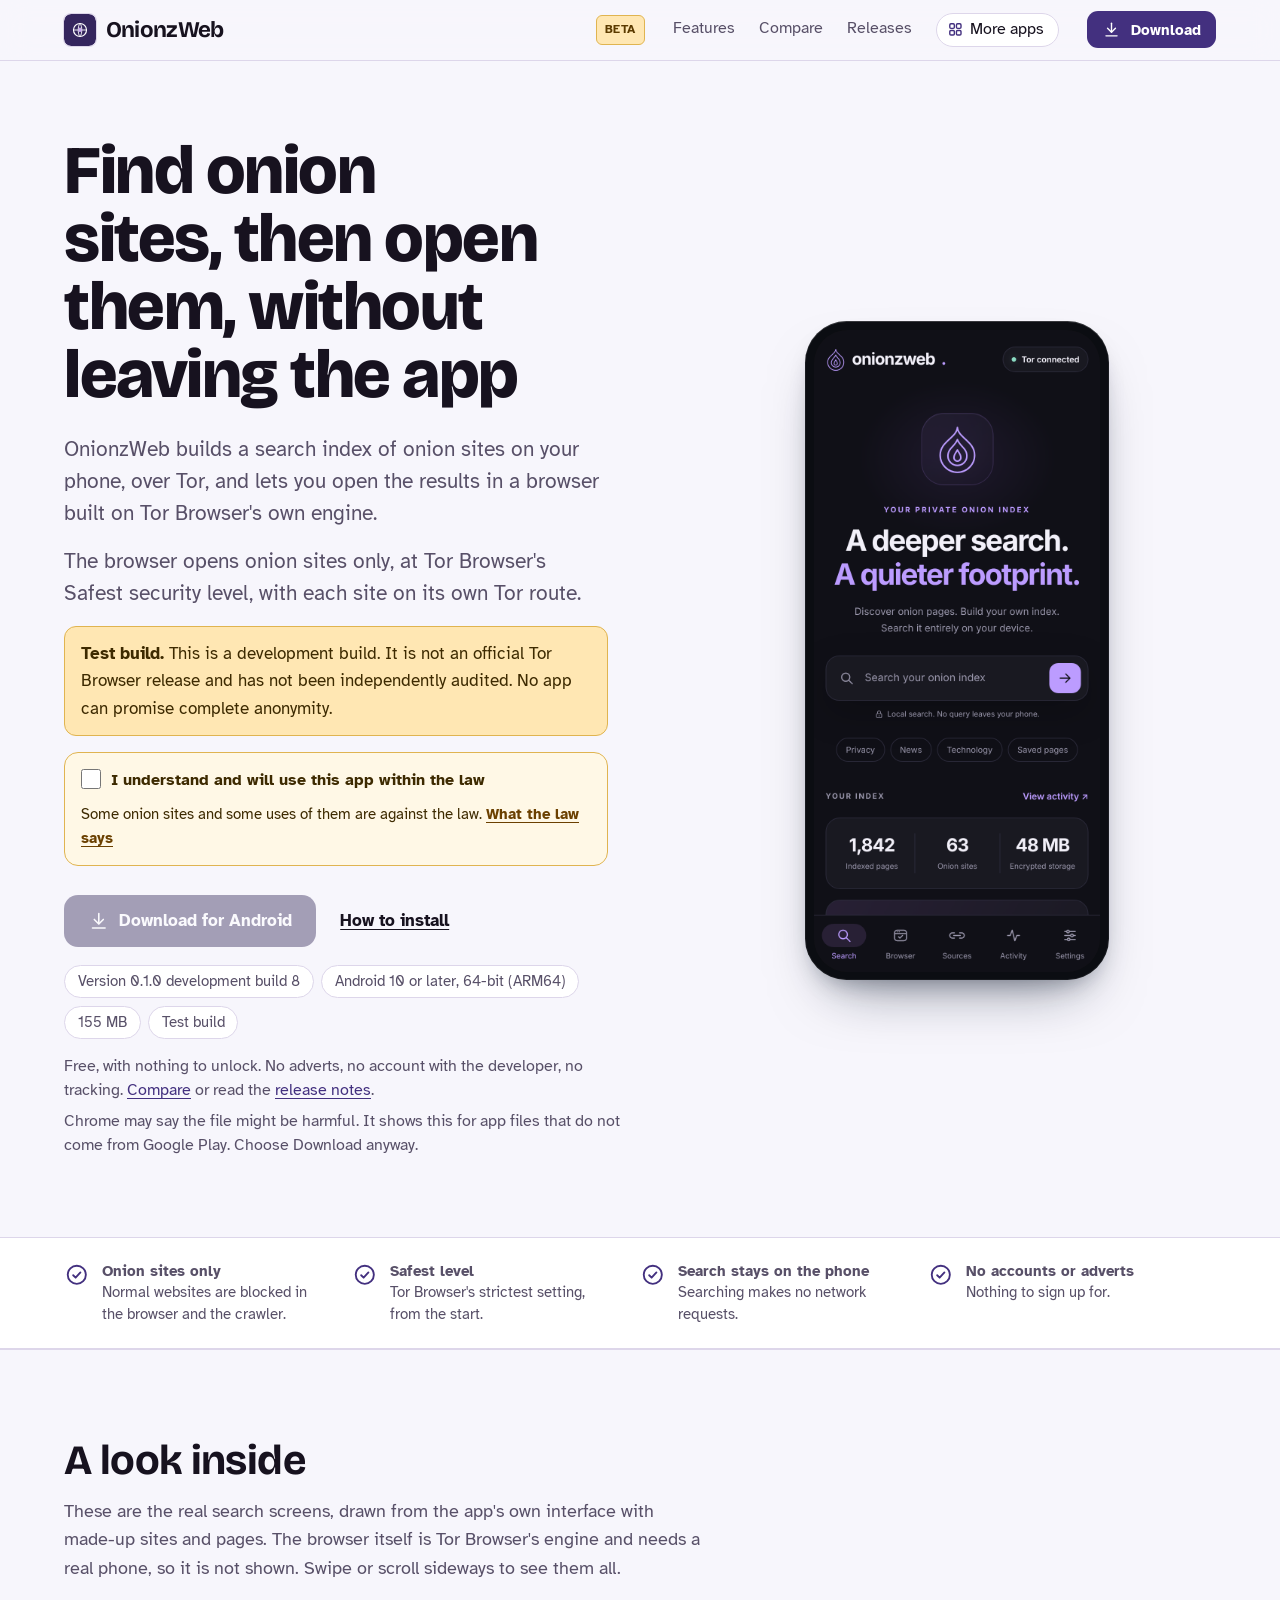
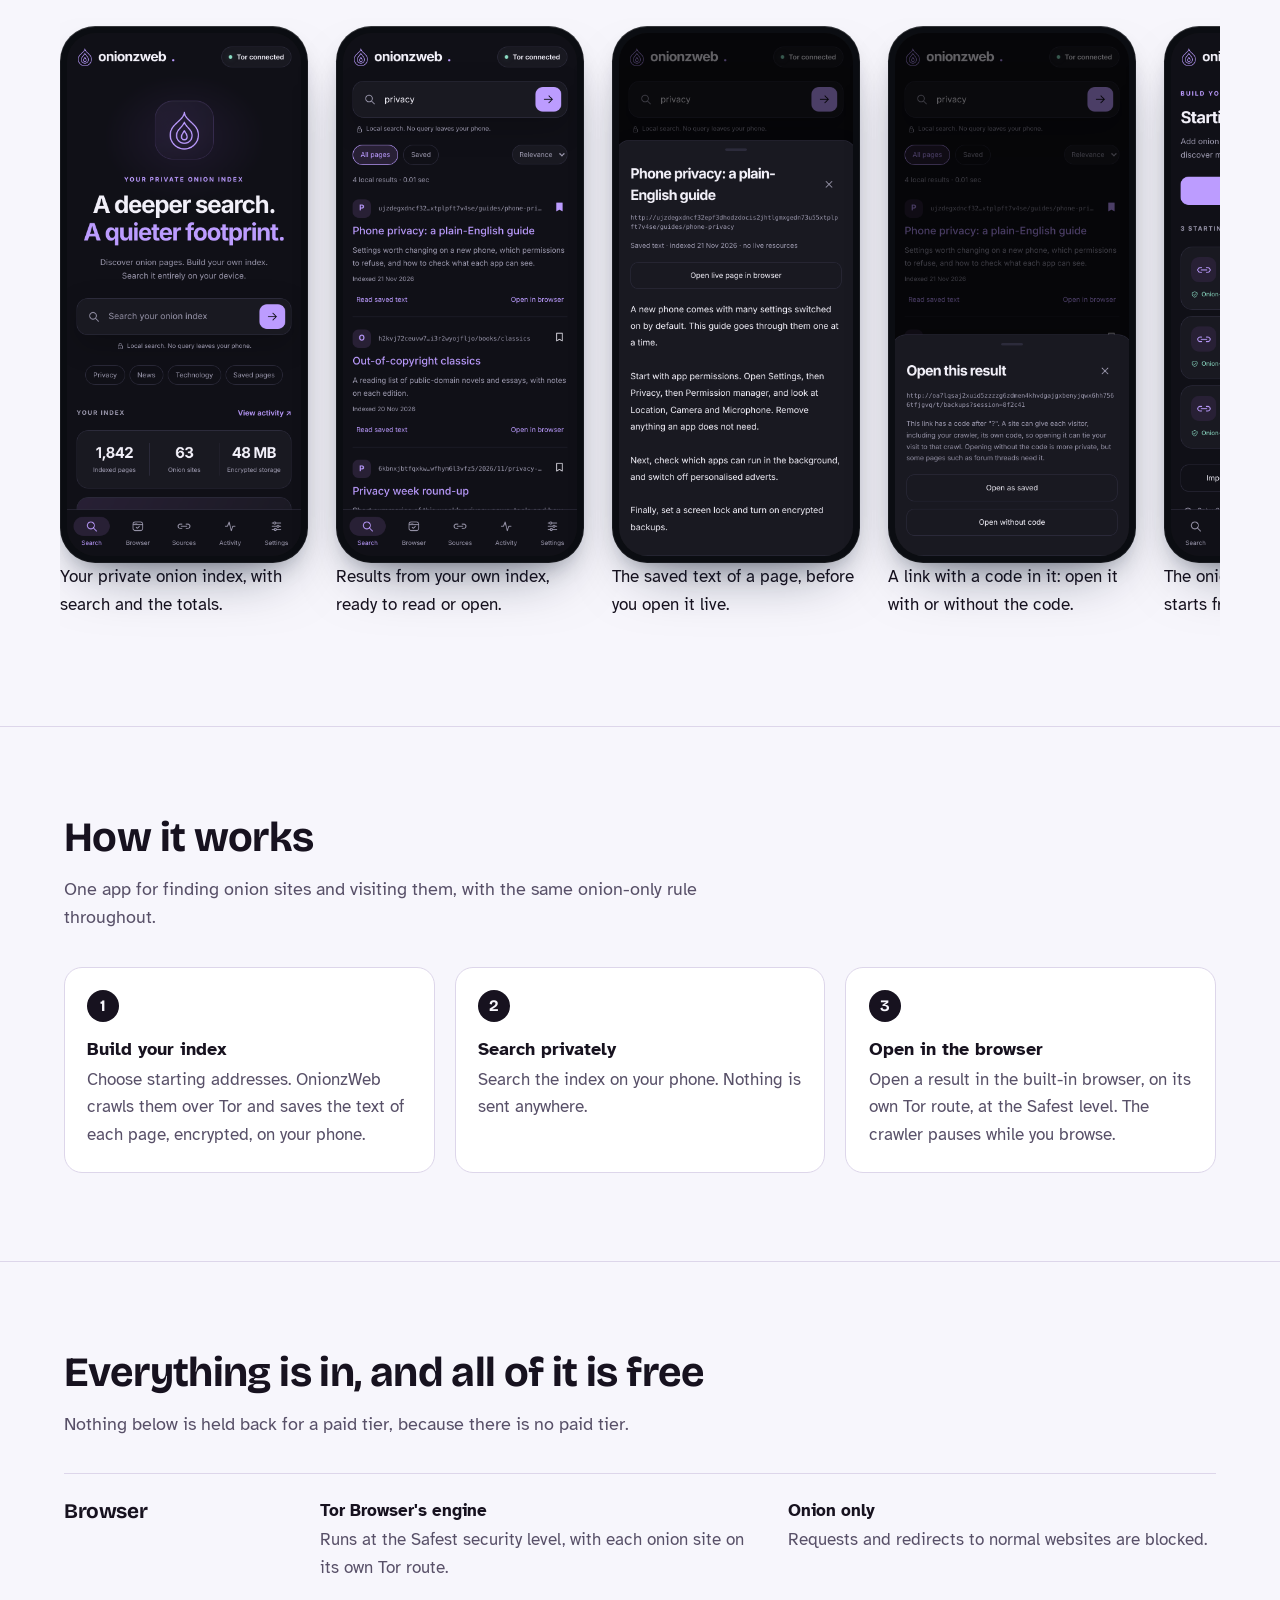
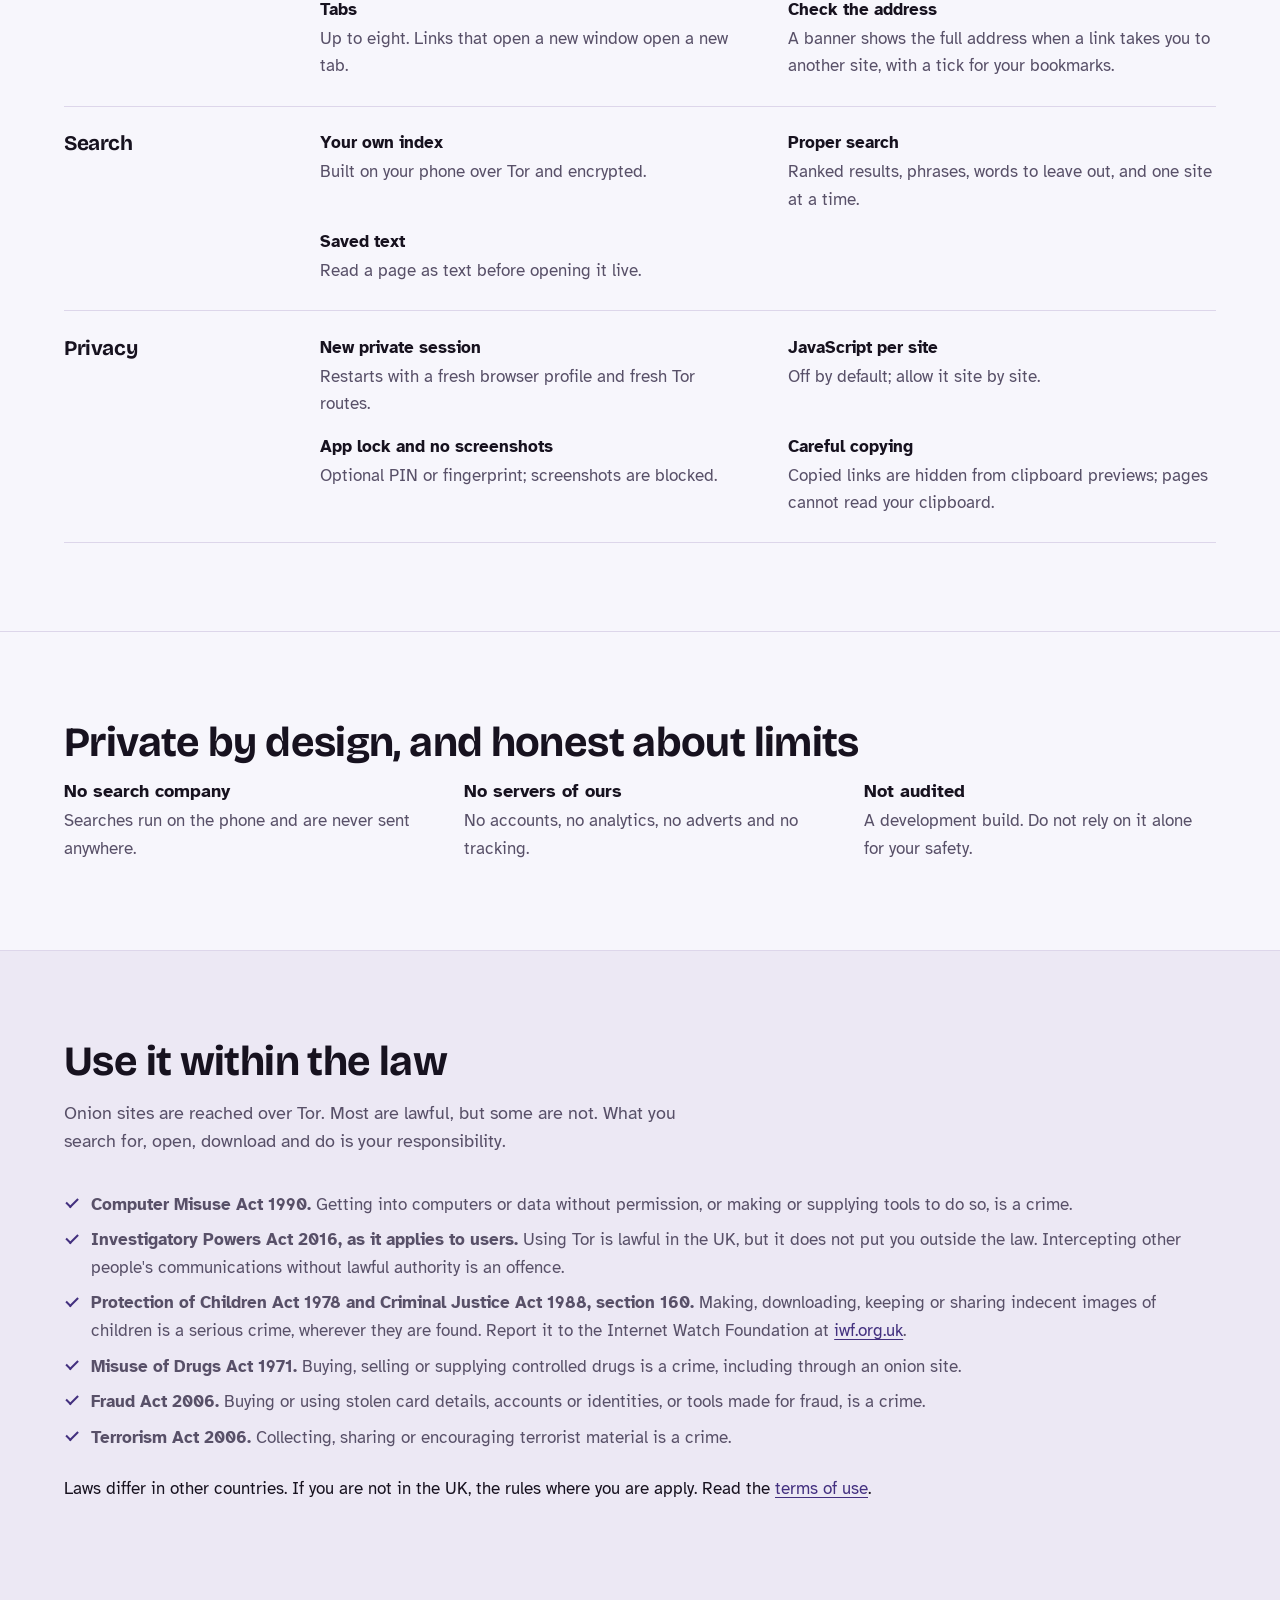
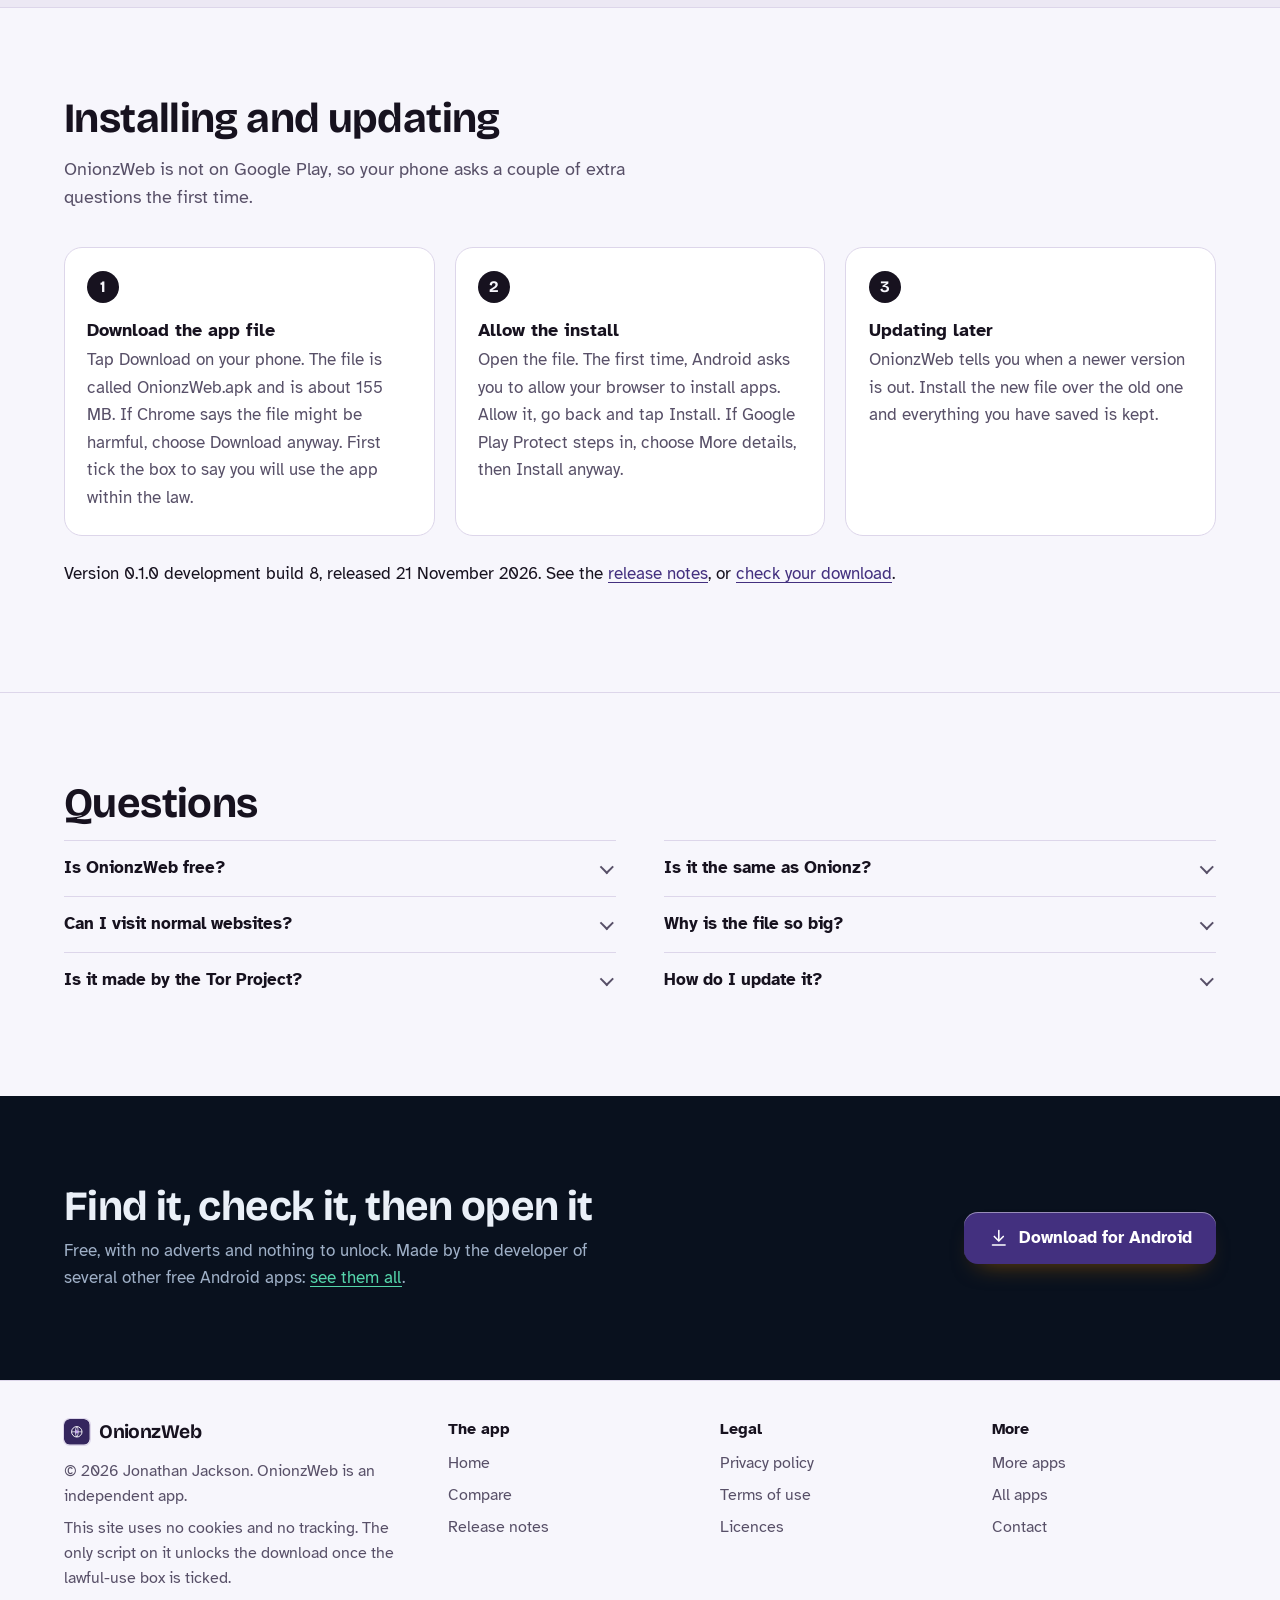
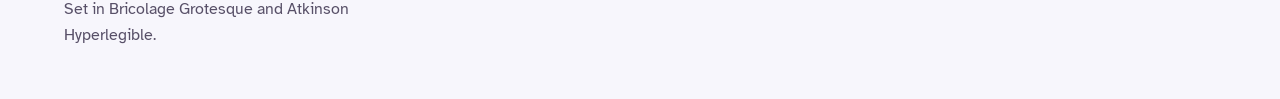
==== index.html @ 521ddbe4 "Add the website" ====
<!DOCTYPE html>
<html lang="en-GB">
<head>
<meta charset="utf-8">
<meta name="viewport" content="width=device-width, initial-scale=1">
<title>OnionzWeb: onion search and an onion-only browser in one app</title>
<meta name="description" content="OnionzWeb pairs a private onion search index, built on your phone over Tor, with an onion-only browser built on Tor Browser&#x27;s engine at its Safest level. A development build.">
<meta name="author" content="Jonathan Jackson">
<link rel="canonical" href="https://customgpter.github.io/onionzweb/">
<meta name="theme-color" content="#f7f6fc" media="(prefers-color-scheme: light)">
<meta name="theme-color" content="#0c0a15" media="(prefers-color-scheme: dark)">
<meta property="og:type" content="website">
<meta property="og:site_name" content="OnionzWeb">
<meta property="og:title" content="OnionzWeb: onion search and an onion-only browser in one app">
<meta property="og:description" content="OnionzWeb pairs a private onion search index, built on your phone over Tor, with an onion-only browser built on Tor Browser&#x27;s engine at its Safest level. A development build.">
<meta property="og:url" content="https://customgpter.github.io/onionzweb/">
<meta property="og:image" content="https://customgpter.github.io/onionzweb/assets/og.png">
<meta property="og:image:width" content="1200">
<meta property="og:image:height" content="630">
<meta property="og:image:alt" content="OnionzWeb&#x27;s home screen: a private onion index with search and the totals">
<meta property="og:locale" content="en_GB">
<meta name="twitter:card" content="summary_large_image">
<link rel="icon" href="./assets/favicon.svg" type="image/svg+xml">
<link rel="apple-touch-icon" href="./assets/apple-touch-icon.png">
<link rel="preload" href="./assets/fonts/bricolage-grotesque-latin.woff2" as="font" type="font/woff2" crossorigin>
<link rel="preload" href="./assets/fonts/atkinson-hyperlegible-latin-400-normal.woff2" as="font" type="font/woff2" crossorigin>
<link rel="stylesheet" href="./assets/site.css?v=1">
<link rel="stylesheet" href="./assets/house.css?v=1">
<link rel="stylesheet" href="./assets/apps-list.css?v=1">
<script src="./assets/apps-list.js?v=1" defer></script>
<script type="application/ld+json">{"@context":"https://schema.org","@type":"SoftwareApplication","name":"OnionzWeb","url":"https://customgpter.github.io/onionzweb/","description":"OnionzWeb pairs a private onion search index, built on your phone over Tor, with an onion-only browser built on Tor Browser's engine at its Safest level. A development build.","applicationCategory":"BrowserApplication","operatingSystem":"Android 10 or later, 64-bit (ARM64)","softwareVersion":"0.1.0 development build 8","downloadUrl":"https://github.com/CustomGPTer/onionzweb/releases/download/v0.1.0-dev8/OnionzWeb.apk","releaseNotes":"https://customgpter.github.io/onionzweb/releases.html","offers":{"@type":"Offer","price":"0","priceCurrency":"GBP"},"inLanguage":"en-GB","image":"https://customgpter.github.io/onionzweb/assets/og.png","featureList":["Tor Browser's engine","Onion only","Tabs","Check the address","Your own index","Proper search","Saved text","New private session","JavaScript per site","App lock and no screenshots","Careful copying"],"author":{"@type":"Person","name":"Jonathan Jackson"}}</script>
<script type="application/ld+json">{"@context":"https://schema.org","@type":"FAQPage","mainEntity":[{"@type":"Question","name":"Is OnionzWeb free?","acceptedAnswer":{"@type":"Answer","text":"Yes. There is no paid version, no subscription and no adverts."}},{"@type":"Question","name":"Is it the same as Onionz?","acceptedAnswer":{"@type":"Answer","text":"No. It is a separate app with its own index, and it does not touch Onionz. It adds a built-in browser."}},{"@type":"Question","name":"Can I visit normal websites?","acceptedAnswer":{"@type":"Answer","text":"No. OnionzWeb opens onion sites only. Use the official Tor Browser for the wider web."}},{"@type":"Question","name":"Why is the file so big?","acceptedAnswer":{"@type":"Answer","text":"It carries Tor Browser's engine inside it. It needs a 64-bit (ARM64) phone with Android 10 or later."}},{"@type":"Question","name":"Is it made by the Tor Project?","acceptedAnswer":{"@type":"Answer","text":"No. It uses Tor and Tor Browser's engine, but it is not made by or affiliated with the Tor Project."}},{"@type":"Question","name":"How do I update it?","acceptedAnswer":{"@type":"Answer","text":"Install the new version over the one you have. Do not uninstall or clear its data, or the index is lost."}}]}</script>
</head>
<body>
<a class="skip" href="#main">Skip to content</a>
<header class="masthead">
<div class="wrap">
<a class="brand" href="./" aria-label="OnionzWeb home"><svg viewBox="0 0 108 108" aria-hidden="true"><rect width="108" height="108" rx="24" fill="#35265e"/><circle cx="54" cy="54" r="22" fill="none" stroke="#fff" stroke-width="4"/><path d="M32 54h44M54 32c-8 8-8 36 0 44M54 32c8 8 8 36 0 44" fill="none" stroke="#fff" stroke-width="3"/><path d="M54 44c-1.5 4-6 6-6 11a6 6 0 0 0 12 0c0-5-4.5-7-6-11z" fill="#c9a7f2"/></svg><span>OnionzWeb</span></a><span class="beta-tag">Beta</span>
<nav aria-label="Main"><ul><li><a href="./#features">Features</a></li><li><a href="./compare.html">Compare</a></li><li><a href="./releases.html">Releases</a></li><li><a class="more-apps" href="./more-apps.html"><svg class="ico" viewBox="0 0 24 24" aria-hidden="true"><rect x="4" y="4" width="6.5" height="6.5" rx="1.6"/><rect x="13.5" y="4" width="6.5" height="6.5" rx="1.6"/><rect x="4" y="13.5" width="6.5" height="6.5" rx="1.6"/><rect x="13.5" y="13.5" width="6.5" height="6.5" rx="1.6"/></svg>More apps</a></li></ul></nav>
<a class="button small" href="./#download"><svg class="ico" viewBox="0 0 24 24" aria-hidden="true"><path d="M12 4v11"/><path d="M7 10.5l5 5 5-5"/><path d="M5 20h14"/></svg>Download</a>
</div>
</header>
<main id="main">
<div class="hero">
<div class="wrap hero-grid">
<div class="hero-copy">
<h1>Find onion sites, then open them, without leaving the app</h1>
<p class="lede">OnionzWeb builds a search index of onion sites on your phone, over Tor, and lets you open the results in a browser built on Tor Browser's own engine.</p><p class="lede">The browser opens onion sites only, at Tor Browser's Safest security level, with each site on its own Tor route.</p>
<p class="beta-note"><b>Test build.</b> This is a development build. It is not an official Tor Browser release and has not been independently audited. No app can promise complete anonymity.</p>
<div class="gate-scope"><div class="law-box" data-gate><label><input type="checkbox"> I understand and will use this app within the law</label><p>Some onion sites and some uses of them are against the law. <a href="terms.html#law">What the law says</a></p><noscript><p>Turn on JavaScript to tick the box and download.</p></noscript></div><p class="get" id="download"><a class="button" data-href="https://github.com/CustomGPTer/onionzweb/releases/download/v0.1.0-dev8/OnionzWeb.apk" aria-disabled="true" role="link" tabindex="-1"><svg class="ico" viewBox="0 0 24 24" aria-hidden="true"><path d="M12 4v11"/><path d="M7 10.5l5 5 5-5"/><path d="M5 20h14"/></svg>Download for Android</a><a class="aside" href="#install">How to install</a></p></div>
<ul class="pills"><li>Version 0.1.0 development build 8</li><li>Android 10 or later, 64-bit (ARM64)</li><li>155 MB</li><li>Test build</li></ul>
<p class="facts">Free, with nothing to unlock. No adverts, no account with the developer, no tracking. <a href="compare.html">Compare</a> or read the <a href="releases.html">release notes</a>.</p>
<p class="facts">Chrome may say the file might be harmful. It shows this for app files that do not come from Google Play. Choose Download anyway.</p>
</div>
<div class="hero-phone"><div class="phone"><img src="./assets/screens/home.png" alt="Your private onion index, with search and the totals." width="393" height="852" fetchpriority="high"></div></div>
</div>
</div>

<section class="promises" aria-label="In short">
<div class="wrap"><ul><li><svg class="ico" viewBox="0 0 24 24" aria-hidden="true"><circle cx="12" cy="12" r="8.5"/><path d="M8.6 12.4l2.3 2.3 4.5-4.9"/></svg><span><b>Onion sites only</b><span>Normal websites are blocked in the browser and the crawler.</span></span></li><li><svg class="ico" viewBox="0 0 24 24" aria-hidden="true"><circle cx="12" cy="12" r="8.5"/><path d="M8.6 12.4l2.3 2.3 4.5-4.9"/></svg><span><b>Safest level</b><span>Tor Browser&#x27;s strictest setting, from the start.</span></span></li><li><svg class="ico" viewBox="0 0 24 24" aria-hidden="true"><circle cx="12" cy="12" r="8.5"/><path d="M8.6 12.4l2.3 2.3 4.5-4.9"/></svg><span><b>Search stays on the phone</b><span>Searching makes no network requests.</span></span></li><li><svg class="ico" viewBox="0 0 24 24" aria-hidden="true"><circle cx="12" cy="12" r="8.5"/><path d="M8.6 12.4l2.3 2.3 4.5-4.9"/></svg><span><b>No accounts or adverts</b><span>Nothing to sign up for.</span></span></li></ul></div>
</section>

<section id="screens" aria-labelledby="screens-h">
<div class="wrap">
<h2 id="screens-h">A look inside</h2>
<p class="intro">These are the real search screens, drawn from the app&#x27;s own interface with made-up sites and pages. The browser itself is Tor Browser&#x27;s engine and needs a real phone, so it is not shown. Swipe or scroll sideways to see them all.</p>
<div class="gallery" tabindex="0" role="region" aria-label="Screens from OnionzWeb"><figure class="shot"><div class="phone"><img src="./assets/screens/home.png" alt="Your private onion index, with search and the totals." width="393" height="852" loading="eager" decoding="async"></div><figcaption>Your private onion index, with search and the totals.</figcaption></figure><figure class="shot"><div class="phone"><img src="./assets/screens/search.png" alt="Results from your own index, ready to read or open." width="393" height="852" loading="eager" decoding="async"></div><figcaption>Results from your own index, ready to read or open.</figcaption></figure><figure class="shot"><div class="phone"><img src="./assets/screens/reader.png" alt="The saved text of a page, before you open it live." width="393" height="852" loading="eager" decoding="async"></div><figcaption>The saved text of a page, before you open it live.</figcaption></figure><figure class="shot"><div class="phone"><img src="./assets/screens/link.png" alt="A link with a code in it: open it with or without the code." width="393" height="852" loading="eager" decoding="async"></div><figcaption>A link with a code in it: open it with or without the code.</figcaption></figure><figure class="shot"><div class="phone"><img src="./assets/screens/sources.png" alt="The onion addresses OnionzWeb starts from." width="393" height="852" loading="eager" decoding="async"></div><figcaption>The onion addresses OnionzWeb starts from.</figcaption></figure><figure class="shot"><div class="phone"><img src="./assets/screens/activity.png" alt="Crawling several sites at once, with pause and resume." width="393" height="852" loading="eager" decoding="async"></div><figcaption>Crawling several sites at once, with pause and resume.</figcaption></figure><figure class="shot"><div class="phone"><img src="./assets/screens/settings.png" alt="Limits for pages, storage and sites at once." width="393" height="852" loading="eager" decoding="async"></div><figcaption>Limits for pages, storage and sites at once.</figcaption></figure></div>
</div>
</section>

<section id="how" aria-labelledby="how-h">
<div class="wrap">
<h2 id="how-h">How it works</h2>
<p class="intro">One app for finding onion sites and visiting them, with the same onion-only rule throughout.</p>
<ol class="steps"><li><h3>Build your index</h3><p>Choose starting addresses. OnionzWeb crawls them over Tor and saves the text of each page, encrypted, on your phone.</p></li><li><h3>Search privately</h3><p>Search the index on your phone. Nothing is sent anywhere.</p></li><li><h3>Open in the browser</h3><p>Open a result in the built-in browser, on its own Tor route, at the Safest level. The crawler pauses while you browse.</p></li></ol>
</div>
</section>

<section id="features" aria-labelledby="features-h">
<div class="wrap">
<h2 id="features-h">Everything is in, and all of it is free</h2>
<p class="intro">Nothing below is held back for a paid tier, because there is no paid tier.</p>
<div class="groups"><div class="group"><h3>Browser</h3><dl><div><dt>Tor Browser&#x27;s engine</dt><dd>Runs at the Safest security level, with each onion site on its own Tor route.</dd></div><div><dt>Onion only</dt><dd>Requests and redirects to normal websites are blocked.</dd></div><div><dt>Tabs</dt><dd>Up to eight. Links that open a new window open a new tab.</dd></div><div><dt>Check the address</dt><dd>A banner shows the full address when a link takes you to another site, with a tick for your bookmarks.</dd></div></dl></div><div class="group"><h3>Search</h3><dl><div><dt>Your own index</dt><dd>Built on your phone over Tor and encrypted.</dd></div><div><dt>Proper search</dt><dd>Ranked results, phrases, words to leave out, and one site at a time.</dd></div><div><dt>Saved text</dt><dd>Read a page as text before opening it live.</dd></div></dl></div><div class="group"><h3>Privacy</h3><dl><div><dt>New private session</dt><dd>Restarts with a fresh browser profile and fresh Tor routes.</dd></div><div><dt>JavaScript per site</dt><dd>Off by default; allow it site by site.</dd></div><div><dt>App lock and no screenshots</dt><dd>Optional PIN or fingerprint; screenshots are blocked.</dd></div><div><dt>Careful copying</dt><dd>Copied links are hidden from clipboard previews; pages cannot read your clipboard.</dd></div></dl></div></div>
</div>
</section>

<section id="privacy" aria-labelledby="privacy-h">
<div class="wrap">
<h2 id="privacy-h">Private by design, and honest about limits</h2>
<ul class="plain"><li><h3>No search company</h3><p>Searches run on the phone and are never sent anywhere.</p></li><li><h3>No servers of ours</h3><p>No accounts, no analytics, no adverts and no tracking.</p></li><li><h3>Not audited</h3><p>A development build. Do not rely on it alone for your safety.</p></li></ul>
</div>
</section>

<section id="law" aria-labelledby="law-h" class="law-band">
<div class="wrap">
<h2 id="law-h">Use it within the law</h2>
<p class="intro">Onion sites are reached over Tor. Most are lawful, but some are not. What you search for, open, download and do is your responsibility.</p>
<ul class="ticks"><li><b>Computer Misuse Act 1990.</b> Getting into computers or data without permission, or making or supplying tools to do so, is a crime.</li><li><b>Investigatory Powers Act 2016, as it applies to users.</b> Using Tor is lawful in the UK, but it does not put you outside the law. Intercepting other people's communications without lawful authority is an offence.</li><li><b>Protection of Children Act 1978 and Criminal Justice Act 1988, section 160.</b> Making, downloading, keeping or sharing indecent images of children is a serious crime, wherever they are found. Report it to the Internet Watch Foundation at <a href="https://www.iwf.org.uk">iwf.org.uk</a>.</li><li><b>Misuse of Drugs Act 1971.</b> Buying, selling or supplying controlled drugs is a crime, including through an onion site.</li><li><b>Fraud Act 2006.</b> Buying or using stolen card details, accounts or identities, or tools made for fraud, is a crime.</li><li><b>Terrorism Act 2006.</b> Collecting, sharing or encouraging terrorist material is a crime.</li></ul>
<p class="after-table">Laws differ in other countries. If you are not in the UK, the rules where you are apply. Read the <a href="terms.html#law">terms of use</a>.</p>
</div>
</section>
<section id="install" aria-labelledby="install-h">
<div class="wrap">
<h2 id="install-h">Installing and updating</h2>
<p class="intro">OnionzWeb is not on Google Play, so your phone asks a couple of extra questions the first time.</p>
<ol class="steps"><li><h3>Download the app file</h3><p>Tap Download on your phone. The file is called OnionzWeb.apk and is about 155 MB. If Chrome says the file might be harmful, choose Download anyway. First tick the box to say you will use the app within the law.</p></li><li><h3>Allow the install</h3><p>Open the file. The first time, Android asks you to allow your browser to install apps. Allow it, go back and tap Install. If Google Play Protect steps in, choose More details, then Install anyway.</p></li><li><h3>Updating later</h3><p>OnionzWeb tells you when a newer version is out. Install the new file over the old one and everything you have saved is kept.</p></li></ol>
<p class="after-table">Version 0.1.0 development build 8, released 21 November 2026. See the <a href="releases.html">release notes</a>, or <a href="releases.html#checking">check your download</a>.</p>
</div>
</section>

<section id="questions" aria-labelledby="questions-h">
<div class="wrap">
<h2 id="questions-h">Questions</h2>
<div class="faq"><details><summary>Is OnionzWeb free?</summary><p>Yes. There is no paid version, no subscription and no adverts.</p></details><details><summary>Is it the same as Onionz?</summary><p>No. It is a separate app with its own index, and it does not touch Onionz. It adds a built-in browser.</p></details><details><summary>Can I visit normal websites?</summary><p>No. OnionzWeb opens onion sites only. Use the official Tor Browser for the wider web.</p></details><details><summary>Why is the file so big?</summary><p>It carries Tor Browser's engine inside it. It needs a 64-bit (ARM64) phone with Android 10 or later.</p></details><details><summary>Is it made by the Tor Project?</summary><p>No. It uses Tor and Tor Browser's engine, but it is not made by or affiliated with the Tor Project.</p></details><details><summary>How do I update it?</summary><p>Install the new version over the one you have. Do not uninstall or clear its data, or the index is lost.</p></details></div>
</div>
</section>

<section class="closing" aria-labelledby="closing-h">
<div class="wrap">
<div><h2 id="closing-h">Find it, check it, then open it</h2><p>Free, with no adverts and nothing to unlock. Made by the developer of several other free Android apps: <a href="more-apps.html">see them all</a>.</p></div>
<a class="button" href="./#download"><svg class="ico" viewBox="0 0 24 24" aria-hidden="true"><path d="M12 4v11"/><path d="M7 10.5l5 5 5-5"/><path d="M5 20h14"/></svg>Download for Android</a>
</div>
</section>
</main>
<footer class="colophon">
<div class="wrap">
<div>
<a class="brand" href="./" aria-label="OnionzWeb home"><svg viewBox="0 0 108 108" aria-hidden="true"><rect width="108" height="108" rx="24" fill="#35265e"/><circle cx="54" cy="54" r="22" fill="none" stroke="#fff" stroke-width="4"/><path d="M32 54h44M54 32c-8 8-8 36 0 44M54 32c8 8 8 36 0 44" fill="none" stroke="#fff" stroke-width="3"/><path d="M54 44c-1.5 4-6 6-6 11a6 6 0 0 0 12 0c0-5-4.5-7-6-11z" fill="#c9a7f2"/></svg><span>OnionzWeb</span></a>
<p>&copy; 2026 Jonathan Jackson. OnionzWeb is an independent app.</p>
<p>This site uses no cookies and no tracking. The only script on it unlocks the download once the lawful-use box is ticked.</p>
<p>Set in Bricolage Grotesque and Atkinson Hyperlegible.</p>
</div>
<nav aria-label="The app"><h2>The app</h2><ul>
<li><a href="./">Home</a></li>
<li><a href="./compare.html">Compare</a></li>
<li><a href="./releases.html">Release notes</a></li>

</ul></nav>
<nav aria-label="Legal"><h2>Legal</h2><ul>
<li><a href="./privacy.html">Privacy policy</a></li>
<li><a href="./terms.html">Terms of use</a></li>
<li><a href="./licences.html">Licences</a></li>
</ul></nav>
<nav aria-label="More"><h2>More</h2><ul>
<li><a href="./more-apps.html">More apps</a></li>
<li><a href="https://customgpter.github.io/">All apps</a></li>
<li><a href="https://github.com/CustomGPTer/onionzweb/issues">Contact</a></li>
</ul></nav>
</div>
</footer>
</body>
</html>
---- assets/site.css ----
@font-face{font-family:"Bricolage Grotesque";src:url("fonts/bricolage-grotesque-latin.woff2") format("woff2");font-weight:200 800;font-style:normal;font-display:swap}
@font-face{font-family:"Atkinson Hyperlegible";src:url("fonts/atkinson-hyperlegible-latin-400-normal.woff2") format("woff2");font-weight:400;font-style:normal;font-display:swap}
@font-face{font-family:"Atkinson Hyperlegible";src:url("fonts/atkinson-hyperlegible-latin-700-normal.woff2") format("woff2");font-weight:700;font-style:normal;font-display:swap}

/* Daylight page, night-time camera. The lamp colour is kept for the one thing to press and for what the camera has seen. */
:root{
  --page:#f2f5f9; --panel:#ffffff; --raised:#e8edf3; --ink:#0d1a2b; --soft:#465468; --rule:#d2dae4;
  --accent:#0a6a55; --accent-ink:#ffffff; --warn:#8a5200; --rec:#d3302f;
  --lamp:#ffb347; --lamp-ink:#231400; --lamp-text:#8a5200;
  --night:#09111e; --night-2:#111d30; --night-3:#1a2a43; --night-ink:#eaf0f8; --night-soft:#9fb0c7; --night-rule:#24364f; --iris:#55d6ab;
  --display:"Bricolage Grotesque","Atkinson Hyperlegible",system-ui,sans-serif;
  --sans:"Atkinson Hyperlegible",system-ui,-apple-system,"Segoe UI",Roboto,sans-serif;
  --mono:ui-monospace,SFMono-Regular,Menlo,Consolas,"Liberation Mono",monospace;
  color-scheme:light dark;
}
@media (prefers-color-scheme:dark){
  :root{--page:#0a111b; --panel:#111a27; --raised:#182434; --ink:#e9eef5; --soft:#a0aec0; --rule:#243247;
    --accent:#55d6ab; --accent-ink:#00281d; --warn:#ffb347; --rec:#ff6163; --lamp-text:#ffb347}
}

*,*::before,*::after{box-sizing:border-box}
html{-webkit-text-size-adjust:100%;scroll-behavior:smooth;scroll-padding-top:5.5rem}
@media (prefers-reduced-motion:reduce){html{scroll-behavior:auto}}
body{margin:0;background:var(--page);color:var(--ink);font:400 1.0625rem/1.62 var(--sans);text-rendering:optimizeLegibility;-webkit-font-smoothing:antialiased}
img,svg{max-width:100%;display:block}
a{color:var(--accent);text-decoration-thickness:.07em;text-underline-offset:.2em}
a:hover{text-decoration-thickness:.13em}
:focus-visible{outline:3px solid var(--lamp);outline-offset:3px;border-radius:6px}
code{font:.9em/1 var(--mono);overflow-wrap:anywhere}
h1,h2,h3{font-family:var(--display);font-weight:700;letter-spacing:-.015em;line-height:1.08;margin:0;text-wrap:balance}
p{margin:0 0 1rem}
.skip{position:absolute;left:-999px;top:0;background:var(--ink);color:var(--page);padding:.6rem 1rem;z-index:30;border-radius:0 0 8px 0}
.skip:focus{left:0}
.sr{position:absolute;width:1px;height:1px;overflow:hidden;clip-path:inset(50%);white-space:nowrap}
.wrap{width:min(72rem,100% - 2.5rem);margin-inline:auto}
.measure{max-width:44rem}
.ico{width:1.25em;height:1.25em;flex:none;fill:none;stroke:currentColor;stroke-width:1.75;stroke-linecap:round;stroke-linejoin:round}

/* ---------- masthead */
.masthead{position:sticky;top:0;z-index:20;background:color-mix(in srgb,var(--page) 88%,transparent);-webkit-backdrop-filter:blur(14px) saturate(1.3);backdrop-filter:blur(14px) saturate(1.3);border-bottom:1px solid var(--rule)}
.masthead .wrap{display:flex;flex-wrap:wrap;align-items:center;gap:.35rem 1.75rem;padding-block:.7rem}
.brand{display:inline-flex;align-items:center;gap:.6rem;font:700 1.4rem/1 var(--display);letter-spacing:-.03em;color:var(--ink);text-decoration:none;margin-right:auto}
.brand svg{width:2rem;height:2rem;flex:none;border-radius:.5rem;box-shadow:0 0 0 1px var(--rule)}
.masthead nav ul{display:flex;flex-wrap:wrap;align-items:center;gap:.15rem 1.5rem;list-style:none;margin:0;padding:0;font-size:1rem;line-height:1.3}
.masthead nav a{display:inline-flex;align-items:center;gap:.4rem;color:var(--soft);text-decoration:none;padding-block:.45rem;border-bottom:2px solid transparent}
.masthead nav a:hover{color:var(--ink)}
.masthead nav a[aria-current="page"]{color:var(--ink);border-bottom-color:var(--lamp)}
.masthead nav a.more-apps{color:var(--ink);border:1px solid var(--rule);border-radius:999px;padding:.34rem .85rem .34rem .65rem;background:var(--panel)}
.masthead nav a.more-apps .ico{width:1.05em;height:1.05em;color:var(--accent);stroke-width:2}
.masthead nav a.more-apps:hover,.masthead nav a.more-apps[aria-current="page"]{border-color:var(--accent)}
.button{display:inline-flex;align-items:center;gap:.6rem;background:var(--lamp);color:var(--lamp-ink);font:700 1.08rem/1.2 var(--sans);text-decoration:none;padding:.95rem 1.5rem;border-radius:14px;box-shadow:0 1px 0 rgba(255,255,255,.45) inset,0 12px 24px -14px rgba(138,82,0,.9)}
.button:hover{background:#ffc56e}
.button:active{transform:translateY(1px)}
.button.small{font-size:.95rem;padding:.55rem .95rem;border-radius:11px;box-shadow:none}
.button.quiet{background:none;box-shadow:none;border:1px solid var(--rule);color:var(--ink)}
.button.quiet:hover{border-color:var(--ink);background:none}
@media (max-width:52rem){
  .masthead nav{order:3;flex:1 0 100%}
  .masthead nav ul{gap:.1rem .85rem;font-size:.95rem}
  .masthead nav .wide{display:none}
}
@media (max-width:24rem){.masthead nav a.more-apps .ico{display:none}.masthead nav a.more-apps{padding-inline:.7rem}}

/* ---------- hero */
.hero{padding-block:clamp(2.2rem,6vw,4.75rem) clamp(2.5rem,6vw,4.5rem);overflow:hidden}
.hero-grid{display:grid;gap:clamp(2.25rem,5vw,4rem);align-items:center}
@media (min-width:62rem){.hero-grid{grid-template-columns:minmax(0,11fr) minmax(0,10fr)}}
.hero h1{font-size:clamp(2.6rem,6vw,4.25rem);font-weight:800;line-height:1;letter-spacing:-.022em;margin-bottom:1.5rem}
.lede{font-size:clamp(1.14rem,2vw,1.3rem);line-height:1.55;color:var(--soft);margin:0 0 1rem;max-width:34rem}
.get{display:flex;flex-wrap:wrap;align-items:center;gap:.9rem 1.5rem;margin:1.8rem 0 1.1rem}
.get .aside{font-weight:700;color:var(--ink)}
.facts{font-size:.98rem;line-height:1.5;color:var(--soft);margin:0 0 .5rem;max-width:36rem}
.pills{display:flex;flex-wrap:wrap;gap:.45rem;list-style:none;margin:0 0 1rem;padding:0;font-size:.95rem}
.pills li{border:1px solid var(--rule);border-radius:999px;padding:.22rem .8rem;background:var(--panel);color:var(--soft)}

/* the monitor: the camera's view, the day beneath it, and the alert it sends */
.monitor{position:relative;max-width:36rem;margin-inline:auto;width:100%;padding-bottom:3.1rem}
@media (min-width:62rem){.monitor{margin-inline:auto 0}}
.screen{position:relative;background:var(--night);border-radius:22px;padding:.6rem;box-shadow:0 0 0 1px var(--night-rule),0 30px 60px -30px rgba(9,17,30,.75)}
.cam{position:relative;border-radius:15px;overflow:hidden;aspect-ratio:16/10;background:#0b1626}
.cam svg{width:100%;height:100%}
.cam text{font:700 15px var(--sans);fill:#231400}
.hud{position:absolute;display:inline-flex;align-items:center;gap:.4rem;font:700 .76rem/1 var(--sans);color:var(--night-ink);background:rgba(6,12,22,.62);border-radius:999px;padding:.38rem .65rem;letter-spacing:.01em}
.hud i{width:.5rem;height:.5rem;border-radius:50%;background:var(--iris)}
.hud.watching{left:.7rem;top:.7rem}
.hud.rec{right:.7rem;top:.7rem}
.hud.rec i{background:#ff5a5c}
.hud.stamp{left:.7rem;bottom:.7rem;font:400 .74rem/1 var(--mono);border-radius:6px;color:#d5deea}
.hud.place{right:.7rem;bottom:.7rem;border-radius:6px;font-weight:400;color:#d5deea}
.day{padding:.85rem .55rem 2rem;color:var(--night-soft);font-size:.8rem;line-height:1.2}
.day-head{display:flex;justify-content:space-between;margin-bottom:.6rem}
.day-head b{color:var(--night-ink)}
.track{position:relative;height:1.5rem;border-radius:7px;background:repeating-linear-gradient(90deg,var(--night-3) 0 1px,transparent 1px calc(100% / 24)),var(--night-2);box-shadow:inset 0 0 0 1px var(--night-rule)}
.ev{position:absolute;top:3px;bottom:3px;width:max(5px,1.1%);border-radius:3px;background:var(--iris);left:var(--at)}
.ev.seen{background:var(--lamp)}
.now{position:absolute;top:-4px;bottom:-4px;left:var(--at);width:2px;background:var(--night-ink);border-radius:2px}
.hours{display:flex;justify-content:space-between;margin-top:.4rem;font-size:.72rem}
.alert{position:absolute;right:-.4rem;bottom:0;display:flex;align-items:center;gap:.75rem;width:min(19rem,88%);background:var(--panel);color:var(--ink);border:1px solid var(--rule);border-radius:16px;padding:.65rem .8rem;box-shadow:0 18px 36px -18px rgba(9,17,30,.55)}
.alert .thumb{flex:none;width:3.1rem;height:3.1rem;border-radius:10px;background:linear-gradient(160deg,#16263d,#0b1626);position:relative;overflow:hidden}
.alert .thumb::before{content:"";position:absolute;left:50%;bottom:0;width:38%;height:62%;translate:-50% 0;border-radius:40% 40% 0 0;background:#6f86a6}
.alert .thumb::after{content:"";position:absolute;left:50%;top:14%;width:26%;aspect-ratio:1;translate:-50% 0;border-radius:50%;background:#8ea4c2}
.alert b{display:block;font-size:.98rem;line-height:1.25}
.alert span{display:block;font-size:.86rem;color:var(--soft);line-height:1.3}
.alert .dot{flex:none;width:.6rem;height:.6rem;border-radius:50%;background:var(--lamp);margin-left:auto;box-shadow:0 0 0 4px color-mix(in srgb,var(--lamp) 25%,transparent)}
@media (max-width:26rem){.alert{right:0}}
@media (prefers-reduced-motion:no-preference){
  .cam .spill{animation:vg-in .9s ease-out .25s both}
  .cam .who{animation:vg-step .9s cubic-bezier(.2,.8,.25,1) .9s both}
  .cam .mark{animation:vg-lock .45s cubic-bezier(.3,1.4,.5,1) 1.7s both;transform-box:fill-box;transform-origin:center}
  .hud.rec{animation:vg-in .3s ease-out 2.05s both}
  .hud.rec i{animation:vg-blink 1.2s steps(2,jump-none) 2.3s 4}
  .ev.seen,.now{animation:vg-pop .4s cubic-bezier(.3,1.5,.5,1) 2.4s both}
  .alert{animation:vg-rise .6s cubic-bezier(.2,.8,.25,1) 2.9s both}
  @keyframes vg-in{from{opacity:0}to{opacity:1}}
  @keyframes vg-step{from{opacity:0;transform:translateX(18px)}to{opacity:1;transform:none}}
  @keyframes vg-lock{from{opacity:0;transform:scale(1.12)}to{opacity:1;transform:none}}
  @keyframes vg-blink{from{opacity:1}to{opacity:.25}}
  @keyframes vg-pop{from{opacity:0;transform:scaleY(.2)}to{opacity:1;transform:none}}
  @keyframes vg-rise{from{opacity:0;transform:translateY(14px)}to{opacity:1;transform:none}}
}

/* ---------- sections */
section{padding-block:clamp(3rem,7vw,5.5rem)}
section + section{border-top:1px solid var(--rule)}
h2{font-size:clamp(1.8rem,3.6vw,2.6rem);margin-bottom:.9rem}
h3{font:700 1.1rem/1.3 var(--sans);letter-spacing:0;margin:0 0 .3rem}
.intro{color:var(--soft);max-width:40rem;margin-bottom:2.2rem;font-size:1.1rem}

.promises{padding-block:0;border-block:1px solid var(--rule);background:var(--panel)}
.promises ul{list-style:none;margin:0;padding:0;display:grid;grid-template-columns:repeat(auto-fit,minmax(min(100%,14rem),1fr))}
.promises li{display:flex;gap:.8rem;align-items:flex-start;padding:1.4rem 1.5rem 1.4rem 0}
.promises .ico{width:1.6rem;height:1.6rem;color:var(--accent);margin-top:.1rem}
.promises b{display:block;line-height:1.3}
.promises span{color:var(--soft);font-size:.96rem;line-height:1.45;display:block}
.hero + .promises{border-top:1px solid var(--rule)}

.steps{list-style:none;counter-reset:s;margin:0;padding:0;display:grid;gap:1.25rem}
@media (min-width:52rem){.steps{grid-template-columns:repeat(3,minmax(0,1fr))}}
.steps li{counter-increment:s;background:var(--panel);border:1px solid var(--rule);border-radius:18px;padding:1.4rem 1.4rem 1.5rem}
.steps li::before{content:counter(s);display:grid;place-items:center;width:2rem;height:2rem;border-radius:50%;background:var(--ink);color:var(--page);font:700 1rem/1 var(--display);margin-bottom:1rem}
.steps p{margin:0;color:var(--soft)}

.notices{display:grid;gap:1.25rem}
@media (min-width:52rem){.notices{grid-template-columns:repeat(2,minmax(0,1fr))}}
.sense{background:var(--night);color:var(--night-ink);border-radius:20px;padding:1.5rem 1.5rem 1.6rem;box-shadow:0 0 0 1px var(--night-rule)}
.sense h3{font:700 1.35rem/1.2 var(--display);letter-spacing:-.02em;margin-bottom:.35rem}
.sense p{color:var(--night-soft);margin-bottom:1.1rem}
.chips{display:flex;flex-wrap:wrap;gap:.5rem;list-style:none;margin:0;padding:0}
.chips li{display:inline-flex;align-items:center;gap:.45rem;border:1px solid var(--night-rule);background:var(--night-2);border-radius:10px;padding:.42rem .75rem .42rem .6rem;font-size:.98rem;line-height:1.2}
.chips .ico{color:var(--lamp)}

.groups{display:grid;gap:0}
.group{display:grid;gap:.4rem 3rem;padding-block:1.6rem;border-top:1px solid var(--rule)}
.group:last-child{border-bottom:1px solid var(--rule)}
@media (min-width:56rem){.group{grid-template-columns:13rem minmax(0,1fr)}}
.group > h3{font:700 1.3rem/1.2 var(--display);letter-spacing:-.02em;color:var(--ink)}
.group dl{margin:0;display:grid;gap:1.1rem 2.5rem}
@media (min-width:40rem){.group dl{grid-template-columns:repeat(2,minmax(0,1fr))}}
.group dt{font-weight:700;line-height:1.35}
.group dd{margin:.2rem 0 0;color:var(--soft)}

.setups{display:grid;gap:1.25rem}
@media (min-width:52rem){.setups{grid-template-columns:repeat(2,minmax(0,1fr))}}
.setup{background:var(--panel);border:1px solid var(--rule);border-radius:20px;padding:1.5rem}
.setup h3{font:700 1.35rem/1.2 var(--display);letter-spacing:-.02em;margin-bottom:.9rem}
.setup .kit{display:flex;align-items:center;gap:.6rem;color:var(--soft);font-size:.95rem;margin-bottom:1rem}
.setup .kit .ico{width:1.9rem;height:1.9rem;color:var(--ink);stroke-width:1.5}
.setup .kit .to{width:1.2rem;height:1.2rem;color:var(--soft)}
.ticks{list-style:none;margin:0;padding:0;display:grid;gap:.5rem}
.ticks li{position:relative;padding-left:1.7rem;color:var(--soft)}
.ticks li::before{content:"";position:absolute;left:.15rem;top:.42em;width:.75rem;height:.42rem;border-left:2.5px solid var(--accent);border-bottom:2.5px solid var(--accent);rotate:-45deg}

.modes{list-style:none;margin:0;padding:0;display:grid;gap:1.25rem}
@media (min-width:52rem){.modes{grid-template-columns:repeat(3,minmax(0,1fr))}}
.modes li{border-top:3px solid var(--ink);padding-top:1rem}
.modes p{color:var(--soft);margin:0}

.scroll{overflow-x:auto}
table{width:100%;border-collapse:collapse}
th,td{text-align:left;vertical-align:top;padding:.85rem 1.2rem .85rem 0;border-top:1px solid var(--rule)}
thead th{border-top:0;color:var(--soft);font-weight:400;padding-top:0}
tbody th{font-weight:700;min-width:11rem}
tr:last-child>*{border-bottom:1px solid var(--rule)}
.after-table{margin-top:1.5rem}
/* On a phone a table becomes a stack: the row's name, then its cells side by side. */
@media (max-width:40rem){
  table:not(.cmp),table:not(.cmp) thead,table:not(.cmp) tbody{display:block}
  table:not(.cmp) tr{display:flex;flex-wrap:wrap;gap:.3rem 1.1rem;padding:.9rem 0;border-top:1px solid var(--rule)}
  table:not(.cmp) thead tr{border-top:0;padding-top:0}
  table:not(.cmp) tbody tr:last-child{border-bottom:1px solid var(--rule)}
  table:not(.cmp) th,table:not(.cmp) td{display:block;border:0;padding:0;flex:1 1 0;min-width:0;overflow-wrap:break-word}
  table:not(.cmp) tr>:first-child{flex:0 0 100%;min-width:0}
}

.plain{list-style:none;margin:0;padding:0;display:grid;gap:1.6rem 3rem}
@media (min-width:52rem){.plain{grid-template-columns:repeat(3,minmax(0,1fr))}}
.plain p{color:var(--soft);margin:0}

.faq{display:grid;gap:0 3rem;align-items:start}
@media (min-width:56rem){.faq{grid-template-columns:repeat(2,minmax(0,1fr))}}
.faq details{border-top:1px solid var(--rule);padding:.15rem 0}
.faq summary{cursor:pointer;list-style:none;display:flex;align-items:flex-start;justify-content:space-between;gap:1rem;font-weight:700;padding:.85rem 0;line-height:1.35}
.faq summary::-webkit-details-marker{display:none}
.faq summary::after{content:"";flex:none;width:.6rem;height:.6rem;margin:.3rem .25rem 0 0;border-right:2px solid var(--soft);border-bottom:2px solid var(--soft);rotate:45deg;transition:rotate .15s}
.faq details[open] summary::after{rotate:-135deg;margin-top:.55rem}
.faq details p{color:var(--soft);margin:0 0 1.1rem;max-width:36rem}
@media (prefers-reduced-motion:reduce){.faq summary::after{transition:none}}

.closing{background:var(--night);color:var(--night-ink);border-top:0}
.closing .wrap{display:grid;gap:1.5rem 3rem;align-items:center}
@media (min-width:52rem){.closing .wrap{grid-template-columns:minmax(0,1fr) auto}}
.closing h2{margin-bottom:.5rem}
.closing p{color:var(--night-soft);margin:0;max-width:36rem}
.closing a:not(.button){color:var(--iris)}
section + .closing{border-top:0}

/* ---------- document pages */
.doc{padding-block:clamp(2.5rem,6vw,4.5rem) clamp(3rem,7vw,5rem)}
.doc h1{font-size:clamp(2.2rem,5vw,3.2rem);font-weight:800;letter-spacing:-.02em;margin-bottom:1.2rem}
.doc .lede{max-width:none}
.doc h2{font-size:1.6rem;margin-top:2.8rem;margin-bottom:.7rem;scroll-margin-top:5.5rem}
.doc h3{margin-top:1.6rem}
.doc ul{padding-left:1.25rem;margin:0 0 1rem}
.doc li{margin:.4rem 0}
.doc a{overflow-wrap:anywhere}
.contents{border-block:1px solid var(--rule);padding-block:1rem;margin-block:2rem}
.contents ul{list-style:none;margin:.4rem 0 0;padding:0;columns:2 14rem;column-gap:2rem}
.contents li{margin:.2rem 0;break-inside:avoid}
.note{border-left:3px solid var(--lamp);padding:.2rem 0 .2rem 1.1rem;color:var(--soft)}
.key{font-size:.95rem;line-height:1.55;color:var(--soft);margin:0 0 .6rem}
.sum{font-size:.95rem;overflow-wrap:anywhere}

/* ---------- compare */
.cmp{min-width:44rem;margin:1.4rem 0 1rem}
.cmp th,.cmp td{padding:.85rem .9rem}
.cmp thead th{color:var(--ink);font-weight:700;vertical-align:bottom;padding-top:.85rem}
.cmp small{display:block;font-weight:400;font-size:.84rem;line-height:1.35;color:var(--soft)}
.cmp tbody th{min-width:13rem;padding-left:0}
.cmp thead th:first-child{padding-left:0}
.cmp .ours{background:var(--panel);box-shadow:inset 1px 0 var(--rule),inset -1px 0 var(--rule)}
.yes{color:var(--accent);font-weight:700}
.pay{color:var(--lamp-text);font-weight:700}
.na{color:var(--soft)}
.cmp .app{display:none}
@media (max-width:54rem){
  .cmp{min-width:0}
  .cmp thead{position:absolute;width:1px;height:1px;overflow:hidden;clip-path:inset(50%)}
  .cmp tbody,.cmp tr,.cmp th,.cmp td{display:block}
  .cmp tr{padding:1rem 0;border-top:1px solid var(--rule)}
  .cmp th,.cmp td{border:0;padding:0}
  .cmp tbody th{min-width:0;margin-bottom:.55rem}
  .cmp td{display:grid;grid-template-columns:7.5rem 1fr;gap:.75rem;padding:.22rem 0}
  .cmp .app{display:block;font-weight:400;color:var(--soft)}
  .cmp .ours{background:none;box-shadow:none}
  .cmp .ours .app{color:var(--ink);font-weight:700}
}

/* ---------- release notes */
.release{border-top:1px solid var(--rule);margin-top:2.4rem;padding-top:1.9rem;scroll-margin-top:5.5rem}
.doc .release h2{margin-top:0}
.contents + .release{border-top:0;margin-top:0;padding-top:.4rem}
.ver{font-weight:700;font-size:.95rem;color:var(--lamp-text);margin:0 0 .5rem}
.when{color:var(--soft);margin:-.2rem 0 .2rem}
.tag{display:inline-block;background:var(--accent);color:var(--accent-ink);border-radius:999px;font-weight:700;font-size:.8rem;padding:.08rem .6rem;margin-right:.6rem}
.doc .release h3{font-size:1rem;color:var(--ink);margin:1.3rem 0 .2rem}
.release ul{margin-bottom:0}

/* ---------- more apps */
.mapps{list-style:none;margin:2.2rem 0 0;padding:0;display:grid;gap:1.4rem}
@media (min-width:50rem){.mapps{grid-template-columns:repeat(2,minmax(0,1fr))}}
.doc .mapps{padding-left:0}
.doc .mapp{margin:0}
.mapp{display:flex;flex-direction:column;background:var(--panel);border:1px solid var(--rule);border-radius:20px;overflow:hidden}
.mapp-cover{position:relative;height:6.5rem;background:linear-gradient(135deg,var(--b),var(--b2));overflow:hidden}
.mapp-cover svg{position:absolute;right:-1.2rem;top:-1.6rem;width:11rem;height:11rem;max-width:none;opacity:.22}
.mapp-body{display:flex;flex-direction:column;flex:1;padding:0 1.4rem 1.4rem}
.mapp-icon{width:4.25rem;height:4.25rem;border-radius:1rem;margin-top:-2.1rem;position:relative;box-shadow:0 0 0 4px var(--panel)}
.mapp h2{font-size:1.6rem;margin:.85rem 0 .1rem}
.mapp-kind{color:var(--soft);margin:0 0 .7rem}
.mapp-say{margin:0 0 1.1rem}
.mapp-go{display:flex;flex-wrap:wrap;align-items:center;gap:.7rem 1.3rem;margin:auto 0 0}
.mapp-go .button{padding:.75rem 1.15rem;font-size:1rem;border-radius:12px}
.mapp-site{font-weight:700}
.mapp-needs{font-size:.9rem;color:var(--soft);margin:.9rem 0 0}

/* ---------- colophon */
.colophon{border-top:1px solid var(--rule);color:var(--soft);font-size:.98rem;line-height:1.6}
.colophon .wrap{display:grid;gap:2rem 3rem;padding-block:2.4rem 2.8rem}
@media (min-width:52rem){.colophon .wrap{grid-template-columns:minmax(0,1.5fr) repeat(3,minmax(0,1fr))}}
.colophon p{margin:0 0 .4rem;max-width:26rem}
.colophon .brand{font-size:1.2rem;margin-bottom:.9rem}
.colophon .brand svg{width:1.6rem;height:1.6rem}
.colophon h2{font:700 .98rem/1.3 var(--sans);letter-spacing:0;color:var(--ink);margin:0 0 .5rem}
.colophon ul{list-style:none;margin:0;padding:0}
.colophon li a{display:inline-block;padding-block:.22rem;color:var(--soft);text-decoration:none}
.colophon li a:hover{color:var(--ink);text-decoration:underline}
---- assets/house.css ----
:root{--page:#f7f6fc;--panel:#ffffff;--raised:#ece8f4;--ink:#17121f;--soft:#585068;--rule:#ddd6ea;--accent:#43307f;--accent-ink:#ffffff;--lamp:#43307f;--lamp-ink:#ffffff;--lamp-text:#43307f}
@media (prefers-color-scheme:dark){:root{--page:#0c0a15;--panel:#16121f;--raised:#1f1a2c;--ink:#efeaf8;--soft:#b3aac6;--rule:#2e2740;--accent:#b9a6f5;--accent-ink:#1b0f2e;--lamp:#b9a6f5;--lamp-ink:#1b0f2e;--lamp-text:#b9a6f5}}
/* House additions: phone frames, the screens gallery, the lawful-use box and test-build labels. */
.brand svg{border-radius:22%}
.hero-phone{display:flex;justify-content:center}
.phone{position:relative;width:min(100%,19rem);aspect-ratio:393/852;padding:.55rem;border-radius:2.6rem;background:#0b0d12;box-shadow:0 0 0 1px rgba(255,255,255,.06) inset,0 1px 0 rgba(255,255,255,.12) inset,0 30px 60px -28px rgba(10,20,40,.55),0 12px 24px -12px rgba(10,20,40,.35)}
.phone img{display:block;width:100%;height:100%;object-fit:cover;object-position:top;border-radius:2.1rem;background:#111}
.gallery{display:flex;gap:clamp(1rem,3vw,1.75rem);overflow-x:auto;scroll-snap-type:x mandatory;padding:.5rem .25rem 1.25rem;margin:1.75rem -.25rem 0;scrollbar-width:thin;overscroll-behavior-x:contain}
.gallery:focus-visible{outline-offset:6px}
.shot{flex:0 0 auto;width:min(72vw,15.5rem);margin:0;scroll-snap-align:start}
.shot .phone{width:100%;border-radius:2.2rem;padding:.45rem}
.shot .phone img{border-radius:1.8rem}
.shot .shot figcaption{margin:.85rem .2rem 0;font-size:.98rem;line-height:1.4;color:var(--soft)}
.gate-scope{margin:0 0 .25rem}
.law-box{margin:0 0 1rem;padding:.9rem 1rem;max-width:34rem;border:1px solid #e0b450;background:#fff8e6;color:#3d2a00;border-radius:14px}
.law-box label{display:flex;gap:.65rem;align-items:flex-start;font-weight:700;cursor:pointer;font-size:1.02rem}
.law-box input{width:1.25rem;height:1.25rem;margin:.12rem 0 0;flex:none;accent-color:#8a5200}
.law-box p{margin:.5rem 0 0;font-size:.95rem}
.law-box a{color:#6b4000;font-weight:700}
.gate-scope a[aria-disabled="true"]{opacity:.45;cursor:not-allowed;pointer-events:none;filter:grayscale(.4);box-shadow:none}
.law-band{background:var(--raised)}
.beta-tag{display:inline-block;margin-left:-.9rem;font-size:.72rem;font-weight:700;letter-spacing:.05em;text-transform:uppercase;padding:.3rem .5rem;border-radius:6px;background:#ffe7b3;color:#5c3b00;border:1px solid #e0b450}
.beta-note{max-width:34rem;padding:.8rem 1rem;border-radius:12px;background:#ffe7b3;color:#3d2a00;border:1px solid #e0b450}
.mapp-soon{display:inline-block;padding:.85rem 1.3rem;border:1px dashed var(--rule);border-radius:14px;color:var(--soft);font-weight:700}
code.sum{word-break:break-all}
@media (prefers-color-scheme:dark){
  .law-box,.beta-note{background:#2a2108;color:#ffe9b8;border-color:#7a5c14}
  .law-box a{color:#ffd27a}
  .law-box input{accent-color:#ffb347}
  .beta-tag{background:#4a3500;color:#ffe2a3;border-color:#8a6a1c}
  .phone{box-shadow:0 0 0 1px rgba(255,255,255,.1) inset,0 30px 60px -28px rgba(0,0,0,.8)}
}
@media (max-width:40rem){.hero-phone .phone{width:min(78%,17rem)}}
---- assets/apps-list.css ----
/* The full app list on More apps pages and the hub. Works alongside each site's own card styles. */
.mapps-jump{margin:1.8rem 0 0}
.mapps-jump ul{list-style:none;margin:0;padding:0;display:flex;flex-wrap:wrap;gap:.5rem}
.mapps-jump a{display:inline-block;padding:.45rem .85rem;border:1px solid var(--rule,#d2dae4);border-radius:999px;font-size:.95rem;font-weight:700;text-decoration:none;color:inherit;background:var(--panel,#fff)}
.mapps-jump a:hover,.mapps-jump a:focus-visible{border-color:currentColor}
.mapps-group{margin:2.6rem 0 0;scroll-margin-top:5rem}
.mapps-cat{font-size:1.45rem;margin:0;padding:0 0 .6rem;border-bottom:1px solid var(--rule,#d2dae4)}
.mapps-group .mapps{margin-top:1.4rem}
.mapp h3{font-size:1.5rem;line-height:1.2;margin:.85rem 0 .1rem;display:flex;flex-wrap:wrap;align-items:center;gap:.5rem}
.mapp-badge{display:inline-block;font-size:.75rem;font-weight:700;letter-spacing:.04em;text-transform:uppercase;line-height:1;padding:.35rem .55rem;border-radius:6px;vertical-align:middle}
.mapp-badge.beta{background:#ffe7b3;color:#5c3b00;border:1px solid #e0b450}
.mapp-badge.here{background:transparent;color:var(--soft,#465468);border:1px solid var(--rule,#d2dae4)}
.mapp-soon{display:inline-block;padding:.7rem 1.1rem;border:1px dashed var(--rule,#b9c4d1);border-radius:12px;color:var(--soft,#465468);font-weight:700}
.mapp-go .button.ghost{background:transparent;color:inherit;border:2px solid currentColor;box-shadow:none}
.mapp-also{font-size:.9rem;color:var(--soft,#465468);margin:.6rem 0 0}
.mapp-law{margin:0 0 1rem;padding:.8rem .9rem;border:1px solid #e0b450;background:#fff8e6;color:#3d2a00;border-radius:12px;font-size:.95rem}
.mapp-law label{display:flex;gap:.6rem;align-items:flex-start;font-weight:700;cursor:pointer}
.mapp-law input{width:1.2rem;height:1.2rem;margin:.1rem 0 0;flex:none;accent-color:#8a5200}
.mapp-law p{margin:.45rem 0 0}
.mapp-law a{color:#6b4000;font-weight:700}
.mapp a[aria-disabled="true"]{opacity:.45;cursor:not-allowed;pointer-events:none;filter:grayscale(.4)}
@media (prefers-color-scheme:dark){
  .mapp-badge.beta{background:#4a3500;color:#ffe2a3;border-color:#8a6a1c}
  .mapp-law{background:#2a2108;color:#ffe9b8;border-color:#7a5c14}
  .mapp-law a{color:#ffd27a}
  .mapp-law input{accent-color:#ffb347}
}
:where(.mapp a.button){display:inline-flex;align-items:center;gap:.5rem;padding:.75rem 1.15rem;border-radius:12px;background:var(--accent,#1f5fa8);color:var(--accent-ink,#fff);font-weight:700;text-decoration:none;border:2px solid transparent}
:where(.mapp a.button.ghost){background:transparent;color:inherit;border-color:currentColor}
:where(.mapps){list-style:none;padding:0;display:grid;gap:1.4rem}
.gate-scope{margin:0 0 .25rem}
.law-box{margin:0 0 1rem;padding:.9rem 1rem;max-width:34rem;border:1px solid #e0b450;background:#fff8e6;color:#3d2a00;border-radius:14px}
.law-box label{display:flex;gap:.65rem;align-items:flex-start;font-weight:700;cursor:pointer;font-size:1.02rem}
.law-box input{width:1.25rem;height:1.25rem;margin:.12rem 0 0;flex:none;accent-color:#8a5200}
.law-box p{margin:.5rem 0 0;font-size:.95rem}
.law-box a{color:#6b4000;font-weight:700}
.gate-scope a[aria-disabled="true"]{opacity:.45;cursor:not-allowed;pointer-events:none;filter:grayscale(.4);box-shadow:none}
@media (prefers-color-scheme:dark){
  .law-box{background:#2a2108;color:#ffe9b8;border-color:#7a5c14}
  .law-box a{color:#ffd27a}
  .law-box input{accent-color:#ffb347}
}
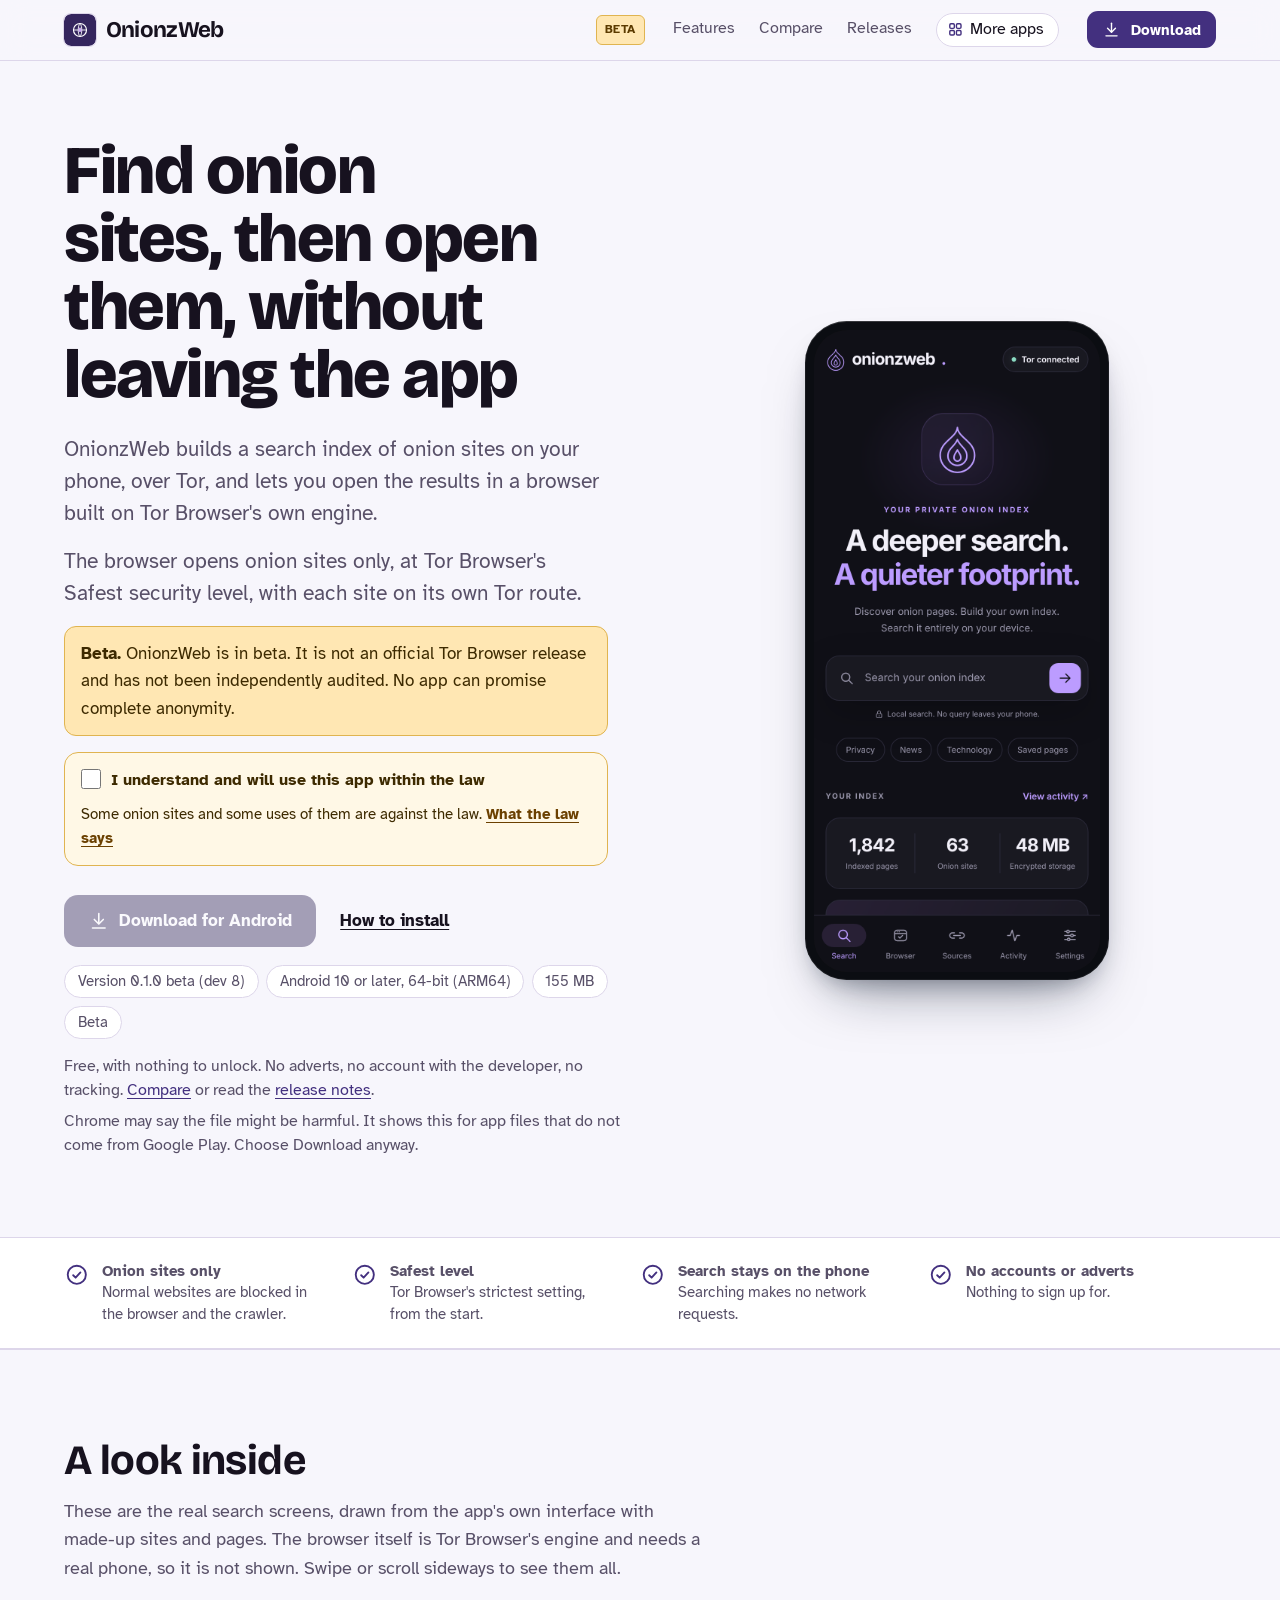
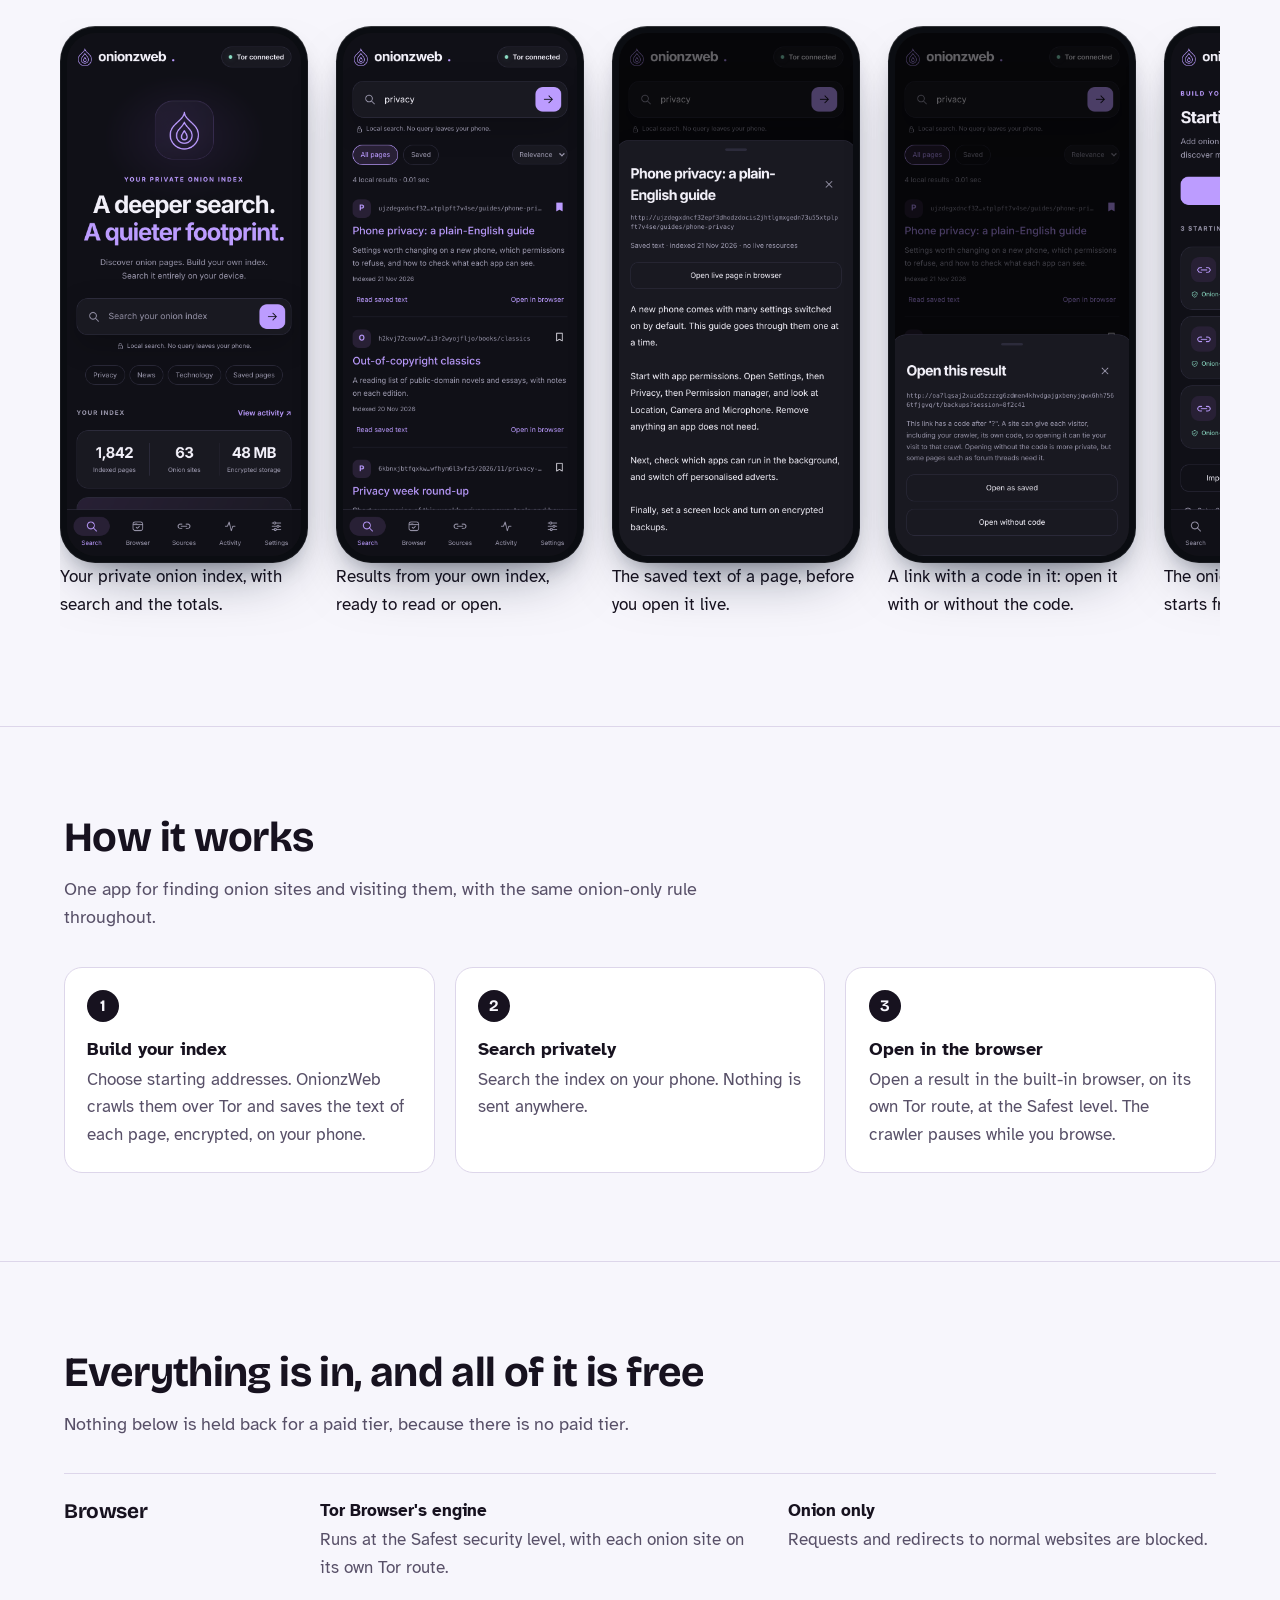
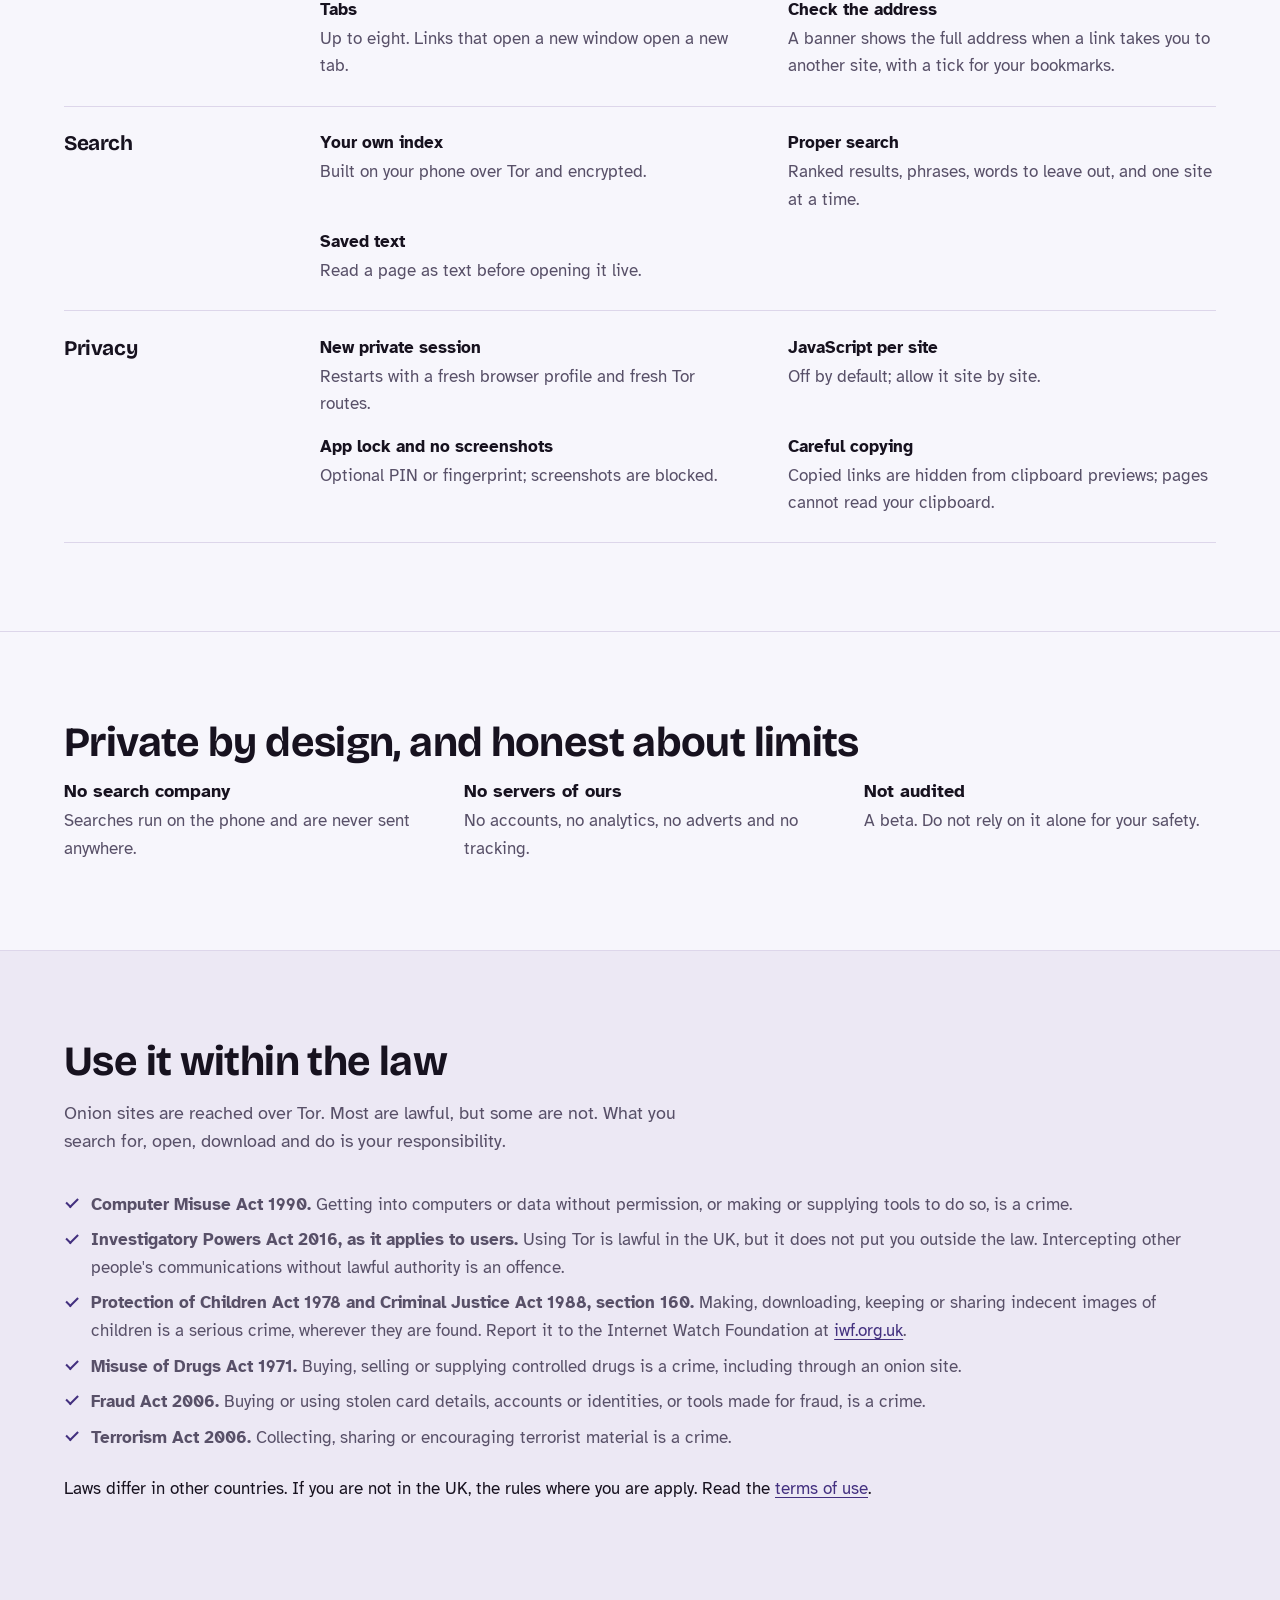
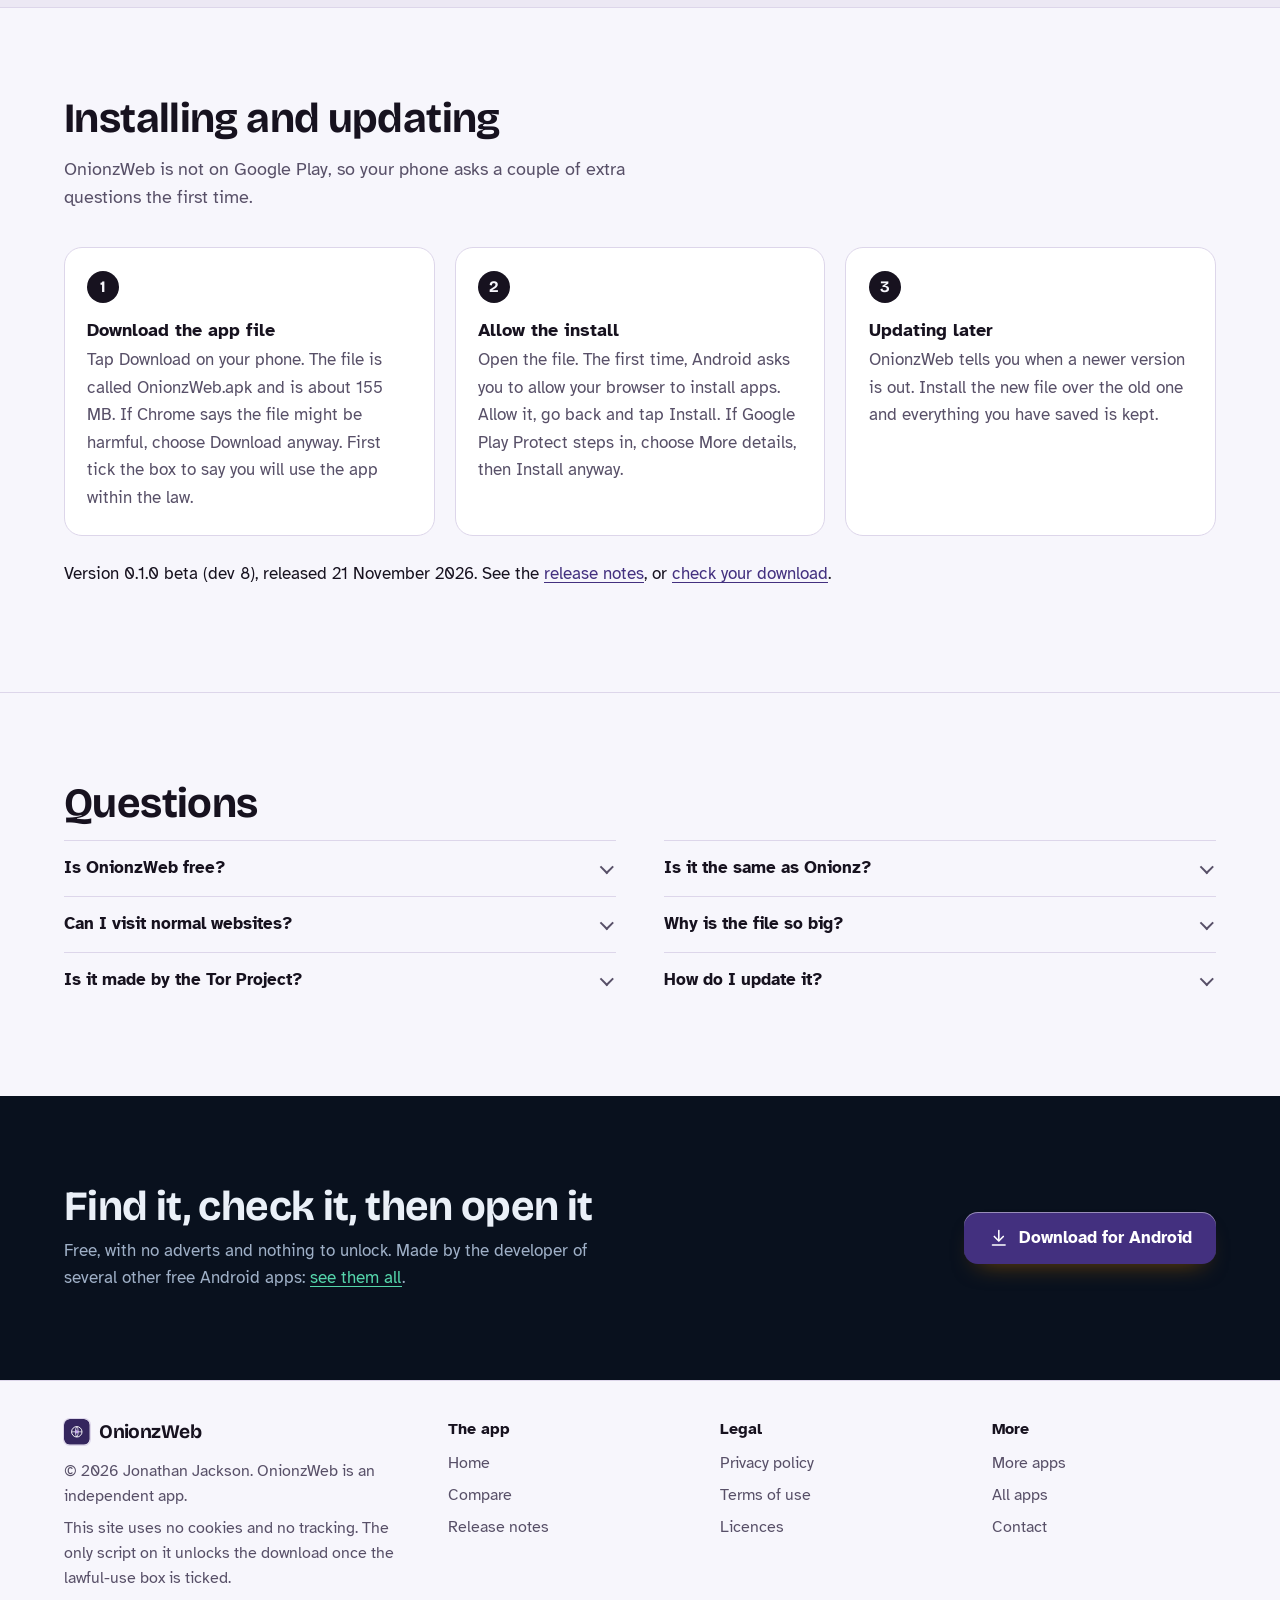
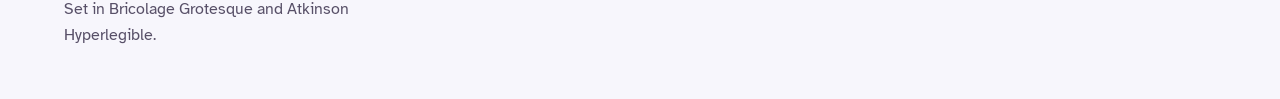
==== commit 9d3300a5: "Compare only where OnionzWeb is better; call it a beta" ====
--- a/index.html
+++ b/index.html
@@ -4,7 +4,7 @@
 <meta charset="utf-8">
 <meta name="viewport" content="width=device-width, initial-scale=1">
 <title>OnionzWeb: onion search and an onion-only browser in one app</title>
-<meta name="description" content="OnionzWeb pairs a private onion search index, built on your phone over Tor, with an onion-only browser built on Tor Browser&#x27;s engine at its Safest level. A development build.">
+<meta name="description" content="OnionzWeb pairs a private onion search index, built on your phone over Tor, with an onion-only browser built on Tor Browser&#x27;s engine at its Safest level. In beta.">
 <meta name="author" content="Jonathan Jackson">
 <link rel="canonical" href="https://customgpter.github.io/onionzweb/">
 <meta name="theme-color" content="#f7f6fc" media="(prefers-color-scheme: light)">
@@ -12,7 +12,7 @@
 <meta property="og:type" content="website">
 <meta property="og:site_name" content="OnionzWeb">
 <meta property="og:title" content="OnionzWeb: onion search and an onion-only browser in one app">
-<meta property="og:description" content="OnionzWeb pairs a private onion search index, built on your phone over Tor, with an onion-only browser built on Tor Browser&#x27;s engine at its Safest level. A development build.">
+<meta property="og:description" content="OnionzWeb pairs a private onion search index, built on your phone over Tor, with an onion-only browser built on Tor Browser&#x27;s engine at its Safest level. In beta.">
 <meta property="og:url" content="https://customgpter.github.io/onionzweb/">
 <meta property="og:image" content="https://customgpter.github.io/onionzweb/assets/og.png">
 <meta property="og:image:width" content="1200">
@@ -28,7 +28,7 @@
 <link rel="stylesheet" href="./assets/house.css?v=1">
 <link rel="stylesheet" href="./assets/apps-list.css?v=1">
 <script src="./assets/apps-list.js?v=1" defer></script>
-<script type="application/ld+json">{"@context":"https://schema.org","@type":"SoftwareApplication","name":"OnionzWeb","url":"https://customgpter.github.io/onionzweb/","description":"OnionzWeb pairs a private onion search index, built on your phone over Tor, with an onion-only browser built on Tor Browser's engine at its Safest level. A development build.","applicationCategory":"BrowserApplication","operatingSystem":"Android 10 or later, 64-bit (ARM64)","softwareVersion":"0.1.0 development build 8","downloadUrl":"https://github.com/CustomGPTer/onionzweb/releases/download/v0.1.0-dev8/OnionzWeb.apk","releaseNotes":"https://customgpter.github.io/onionzweb/releases.html","offers":{"@type":"Offer","price":"0","priceCurrency":"GBP"},"inLanguage":"en-GB","image":"https://customgpter.github.io/onionzweb/assets/og.png","featureList":["Tor Browser's engine","Onion only","Tabs","Check the address","Your own index","Proper search","Saved text","New private session","JavaScript per site","App lock and no screenshots","Careful copying"],"author":{"@type":"Person","name":"Jonathan Jackson"}}</script>
+<script type="application/ld+json">{"@context":"https://schema.org","@type":"SoftwareApplication","name":"OnionzWeb","url":"https://customgpter.github.io/onionzweb/","description":"OnionzWeb pairs a private onion search index, built on your phone over Tor, with an onion-only browser built on Tor Browser's engine at its Safest level. In beta.","applicationCategory":"BrowserApplication","operatingSystem":"Android 10 or later, 64-bit (ARM64)","softwareVersion":"0.1.0 beta (dev 8)","downloadUrl":"https://github.com/CustomGPTer/onionzweb/releases/download/v0.1.0-dev8/OnionzWeb.apk","releaseNotes":"https://customgpter.github.io/onionzweb/releases.html","offers":{"@type":"Offer","price":"0","priceCurrency":"GBP"},"inLanguage":"en-GB","image":"https://customgpter.github.io/onionzweb/assets/og.png","featureList":["Tor Browser's engine","Onion only","Tabs","Check the address","Your own index","Proper search","Saved text","New private session","JavaScript per site","App lock and no screenshots","Careful copying"],"author":{"@type":"Person","name":"Jonathan Jackson"}}</script>
 <script type="application/ld+json">{"@context":"https://schema.org","@type":"FAQPage","mainEntity":[{"@type":"Question","name":"Is OnionzWeb free?","acceptedAnswer":{"@type":"Answer","text":"Yes. There is no paid version, no subscription and no adverts."}},{"@type":"Question","name":"Is it the same as Onionz?","acceptedAnswer":{"@type":"Answer","text":"No. It is a separate app with its own index, and it does not touch Onionz. It adds a built-in browser."}},{"@type":"Question","name":"Can I visit normal websites?","acceptedAnswer":{"@type":"Answer","text":"No. OnionzWeb opens onion sites only. Use the official Tor Browser for the wider web."}},{"@type":"Question","name":"Why is the file so big?","acceptedAnswer":{"@type":"Answer","text":"It carries Tor Browser's engine inside it. It needs a 64-bit (ARM64) phone with Android 10 or later."}},{"@type":"Question","name":"Is it made by the Tor Project?","acceptedAnswer":{"@type":"Answer","text":"No. It uses Tor and Tor Browser's engine, but it is not made by or affiliated with the Tor Project."}},{"@type":"Question","name":"How do I update it?","acceptedAnswer":{"@type":"Answer","text":"Install the new version over the one you have. Do not uninstall or clear its data, or the index is lost."}}]}</script>
 </head>
 <body>
@@ -46,9 +46,9 @@
 <div class="hero-copy">
 <h1>Find onion sites, then open them, without leaving the app</h1>
 <p class="lede">OnionzWeb builds a search index of onion sites on your phone, over Tor, and lets you open the results in a browser built on Tor Browser's own engine.</p><p class="lede">The browser opens onion sites only, at Tor Browser's Safest security level, with each site on its own Tor route.</p>
-<p class="beta-note"><b>Test build.</b> This is a development build. It is not an official Tor Browser release and has not been independently audited. No app can promise complete anonymity.</p>
+<p class="beta-note"><b>Beta.</b> OnionzWeb is in beta. It is not an official Tor Browser release and has not been independently audited. No app can promise complete anonymity.</p>
 <div class="gate-scope"><div class="law-box" data-gate><label><input type="checkbox"> I understand and will use this app within the law</label><p>Some onion sites and some uses of them are against the law. <a href="terms.html#law">What the law says</a></p><noscript><p>Turn on JavaScript to tick the box and download.</p></noscript></div><p class="get" id="download"><a class="button" data-href="https://github.com/CustomGPTer/onionzweb/releases/download/v0.1.0-dev8/OnionzWeb.apk" aria-disabled="true" role="link" tabindex="-1"><svg class="ico" viewBox="0 0 24 24" aria-hidden="true"><path d="M12 4v11"/><path d="M7 10.5l5 5 5-5"/><path d="M5 20h14"/></svg>Download for Android</a><a class="aside" href="#install">How to install</a></p></div>
-<ul class="pills"><li>Version 0.1.0 development build 8</li><li>Android 10 or later, 64-bit (ARM64)</li><li>155 MB</li><li>Test build</li></ul>
+<ul class="pills"><li>Version 0.1.0 beta (dev 8)</li><li>Android 10 or later, 64-bit (ARM64)</li><li>155 MB</li><li>Beta</li></ul>
 <p class="facts">Free, with nothing to unlock. No adverts, no account with the developer, no tracking. <a href="compare.html">Compare</a> or read the <a href="releases.html">release notes</a>.</p>
 <p class="facts">Chrome may say the file might be harmful. It shows this for app files that do not come from Google Play. Choose Download anyway.</p>
 </div>
@@ -87,7 +87,7 @@
 <section id="privacy" aria-labelledby="privacy-h">
 <div class="wrap">
 <h2 id="privacy-h">Private by design, and honest about limits</h2>
-<ul class="plain"><li><h3>No search company</h3><p>Searches run on the phone and are never sent anywhere.</p></li><li><h3>No servers of ours</h3><p>No accounts, no analytics, no adverts and no tracking.</p></li><li><h3>Not audited</h3><p>A development build. Do not rely on it alone for your safety.</p></li></ul>
+<ul class="plain"><li><h3>No search company</h3><p>Searches run on the phone and are never sent anywhere.</p></li><li><h3>No servers of ours</h3><p>No accounts, no analytics, no adverts and no tracking.</p></li><li><h3>Not audited</h3><p>A beta. Do not rely on it alone for your safety.</p></li></ul>
 </div>
 </section>
 
@@ -104,7 +104,7 @@
 <h2 id="install-h">Installing and updating</h2>
 <p class="intro">OnionzWeb is not on Google Play, so your phone asks a couple of extra questions the first time.</p>
 <ol class="steps"><li><h3>Download the app file</h3><p>Tap Download on your phone. The file is called OnionzWeb.apk and is about 155 MB. If Chrome says the file might be harmful, choose Download anyway. First tick the box to say you will use the app within the law.</p></li><li><h3>Allow the install</h3><p>Open the file. The first time, Android asks you to allow your browser to install apps. Allow it, go back and tap Install. If Google Play Protect steps in, choose More details, then Install anyway.</p></li><li><h3>Updating later</h3><p>OnionzWeb tells you when a newer version is out. Install the new file over the old one and everything you have saved is kept.</p></li></ol>
-<p class="after-table">Version 0.1.0 development build 8, released 21 November 2026. See the <a href="releases.html">release notes</a>, or <a href="releases.html#checking">check your download</a>.</p>
+<p class="after-table">Version 0.1.0 beta (dev 8), released 21 November 2026. See the <a href="releases.html">release notes</a>, or <a href="releases.html#checking">check your download</a>.</p>
 </div>
 </section>
 
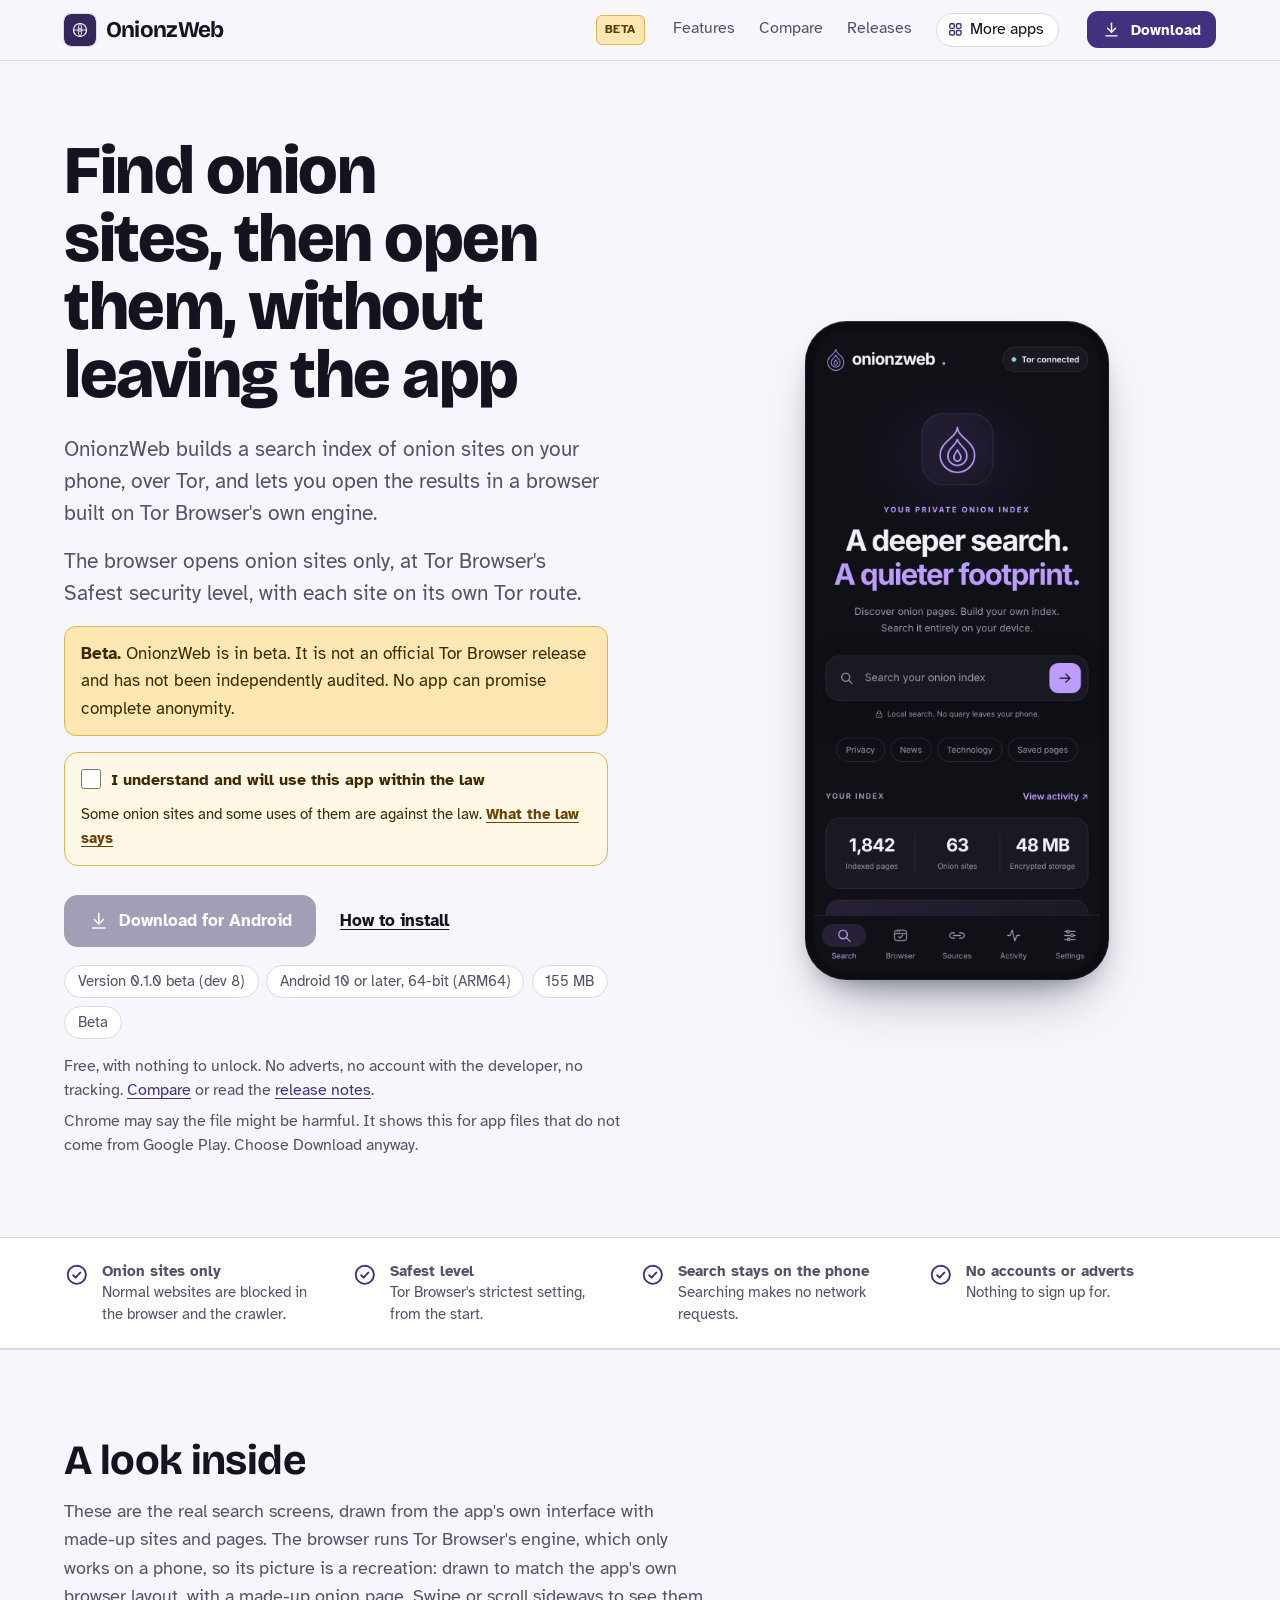
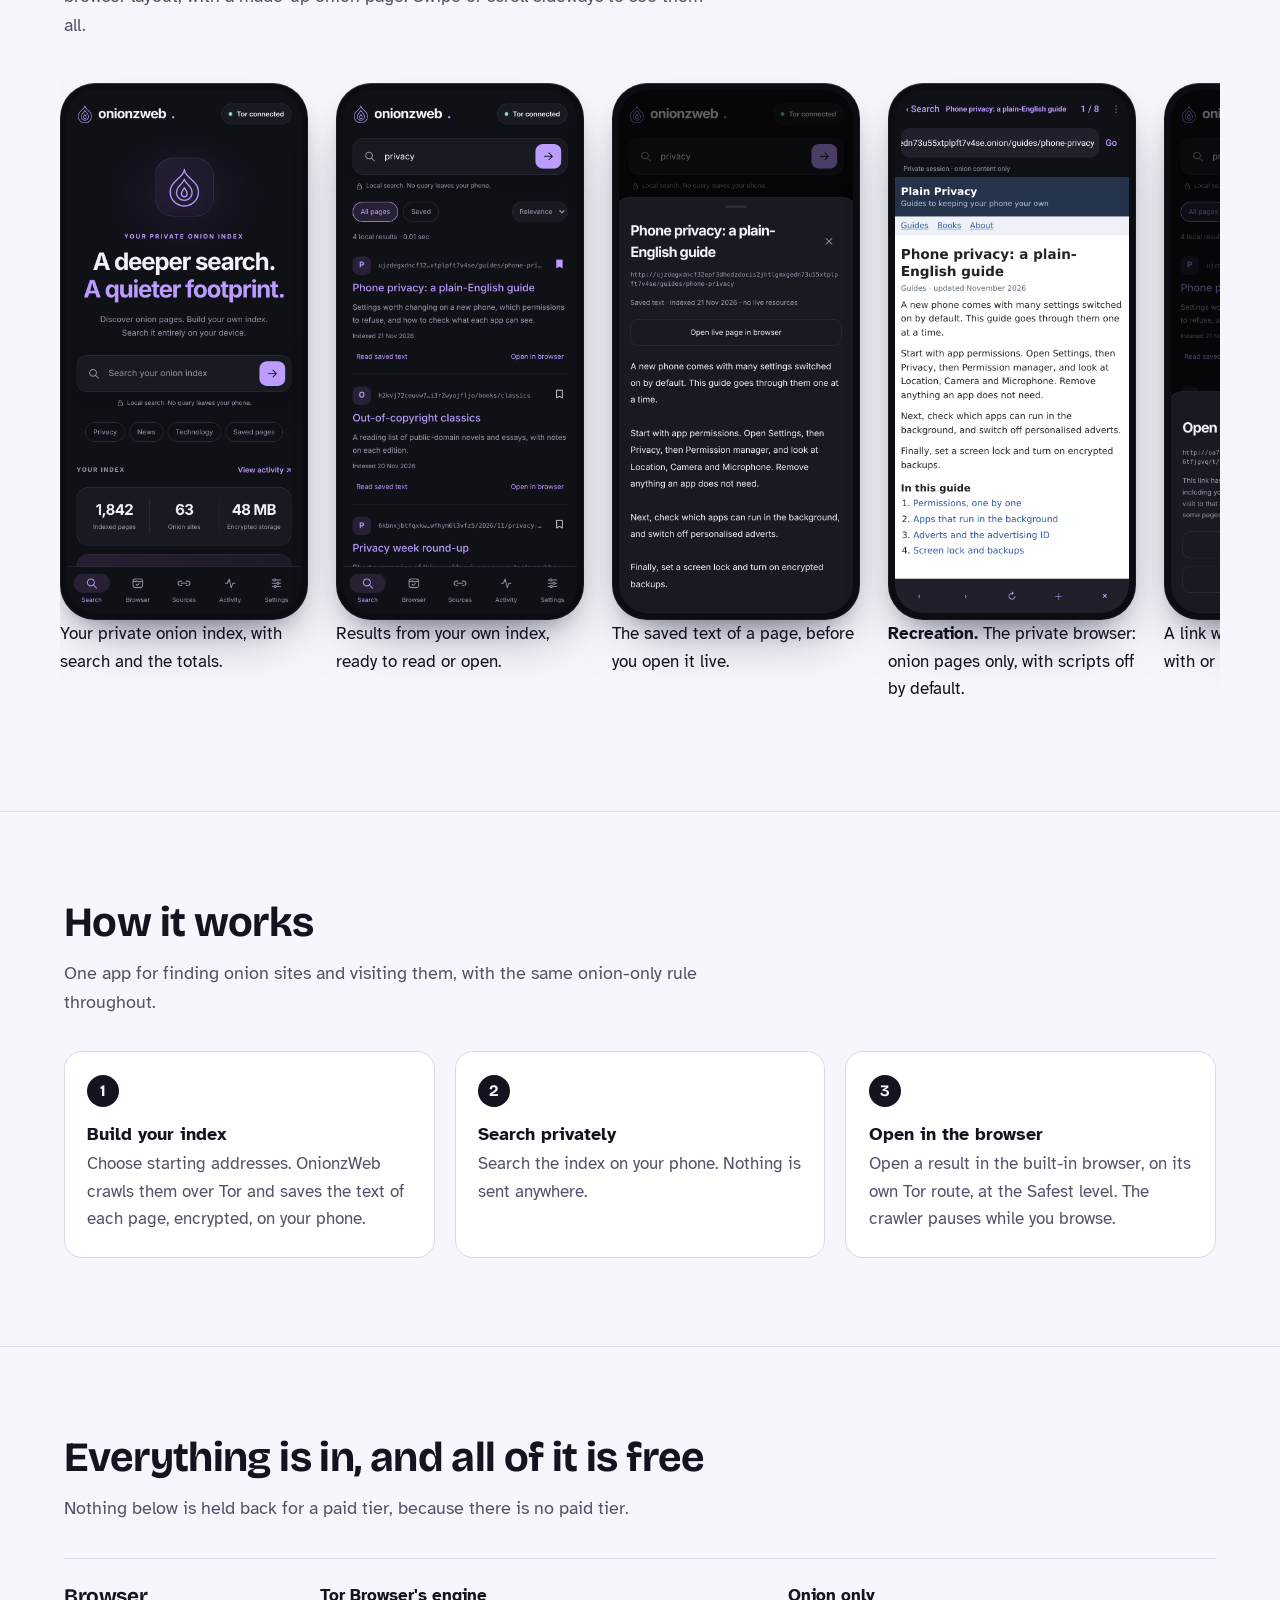
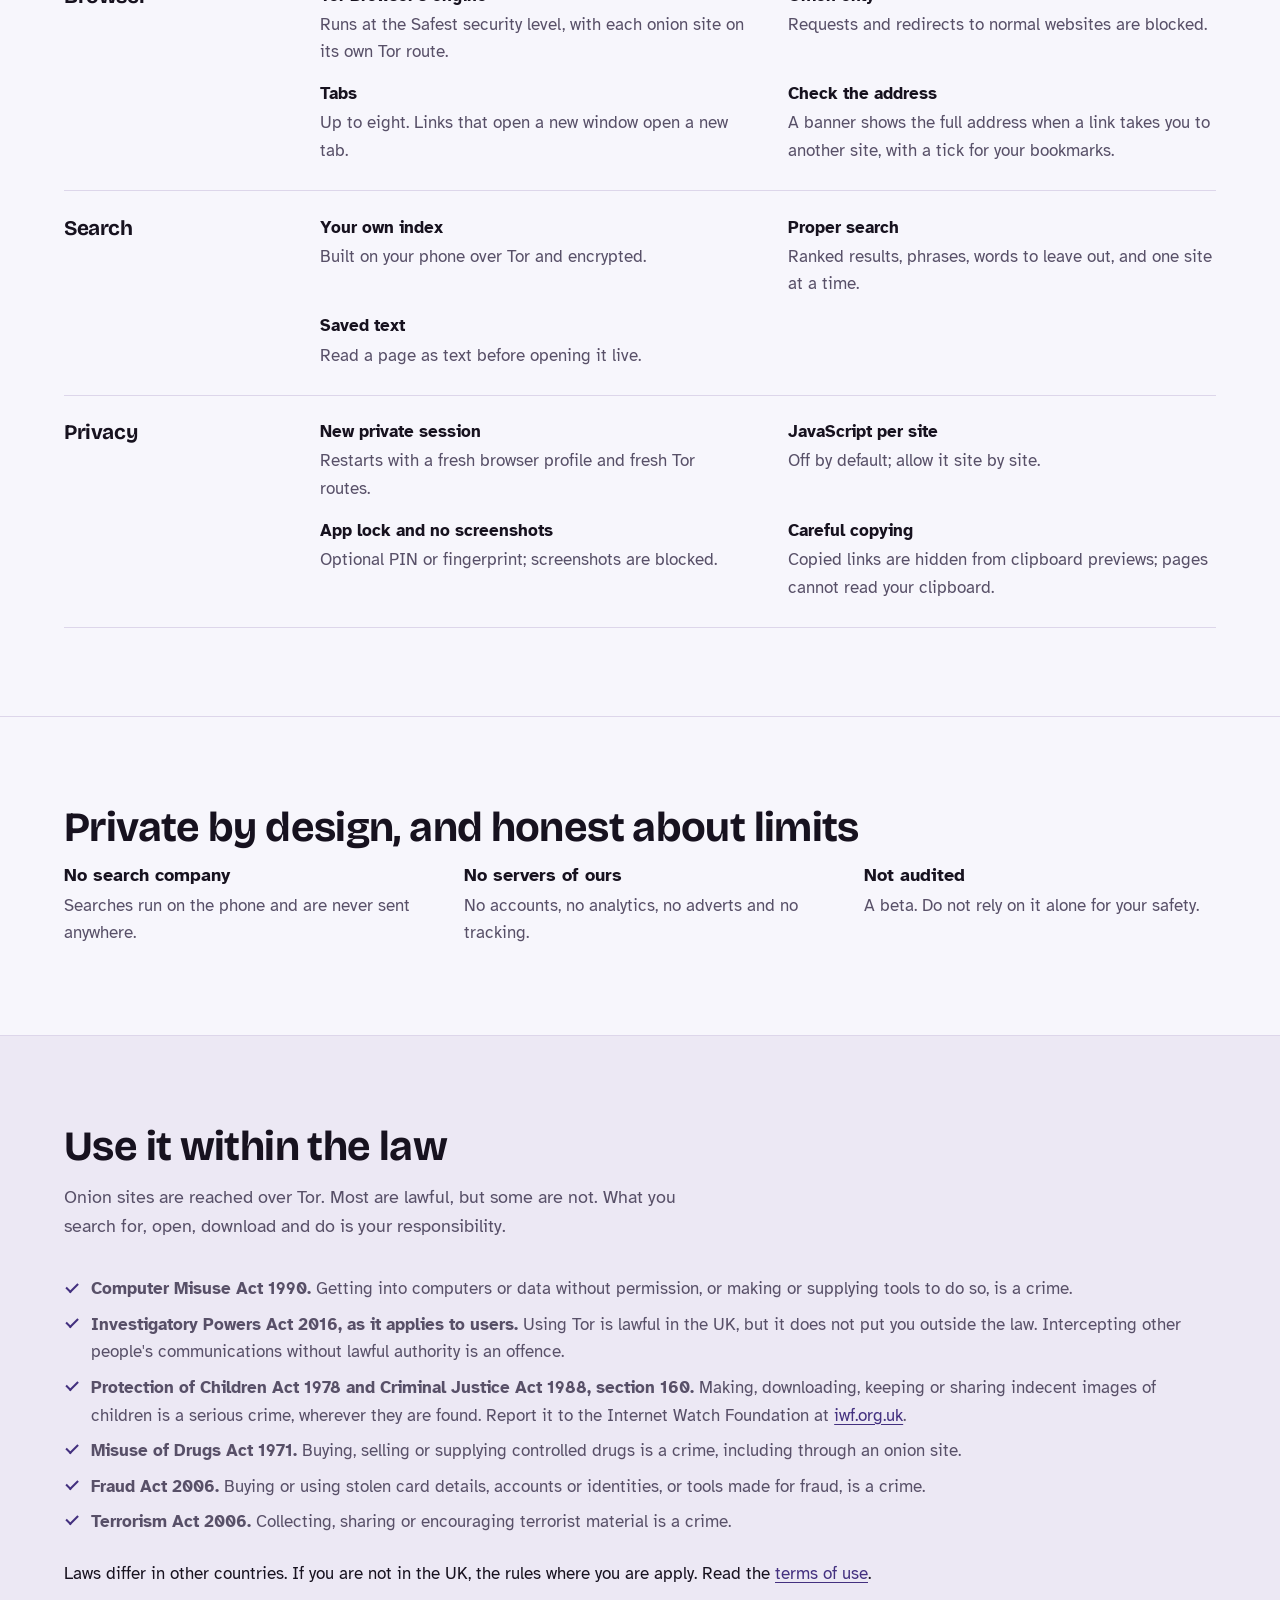
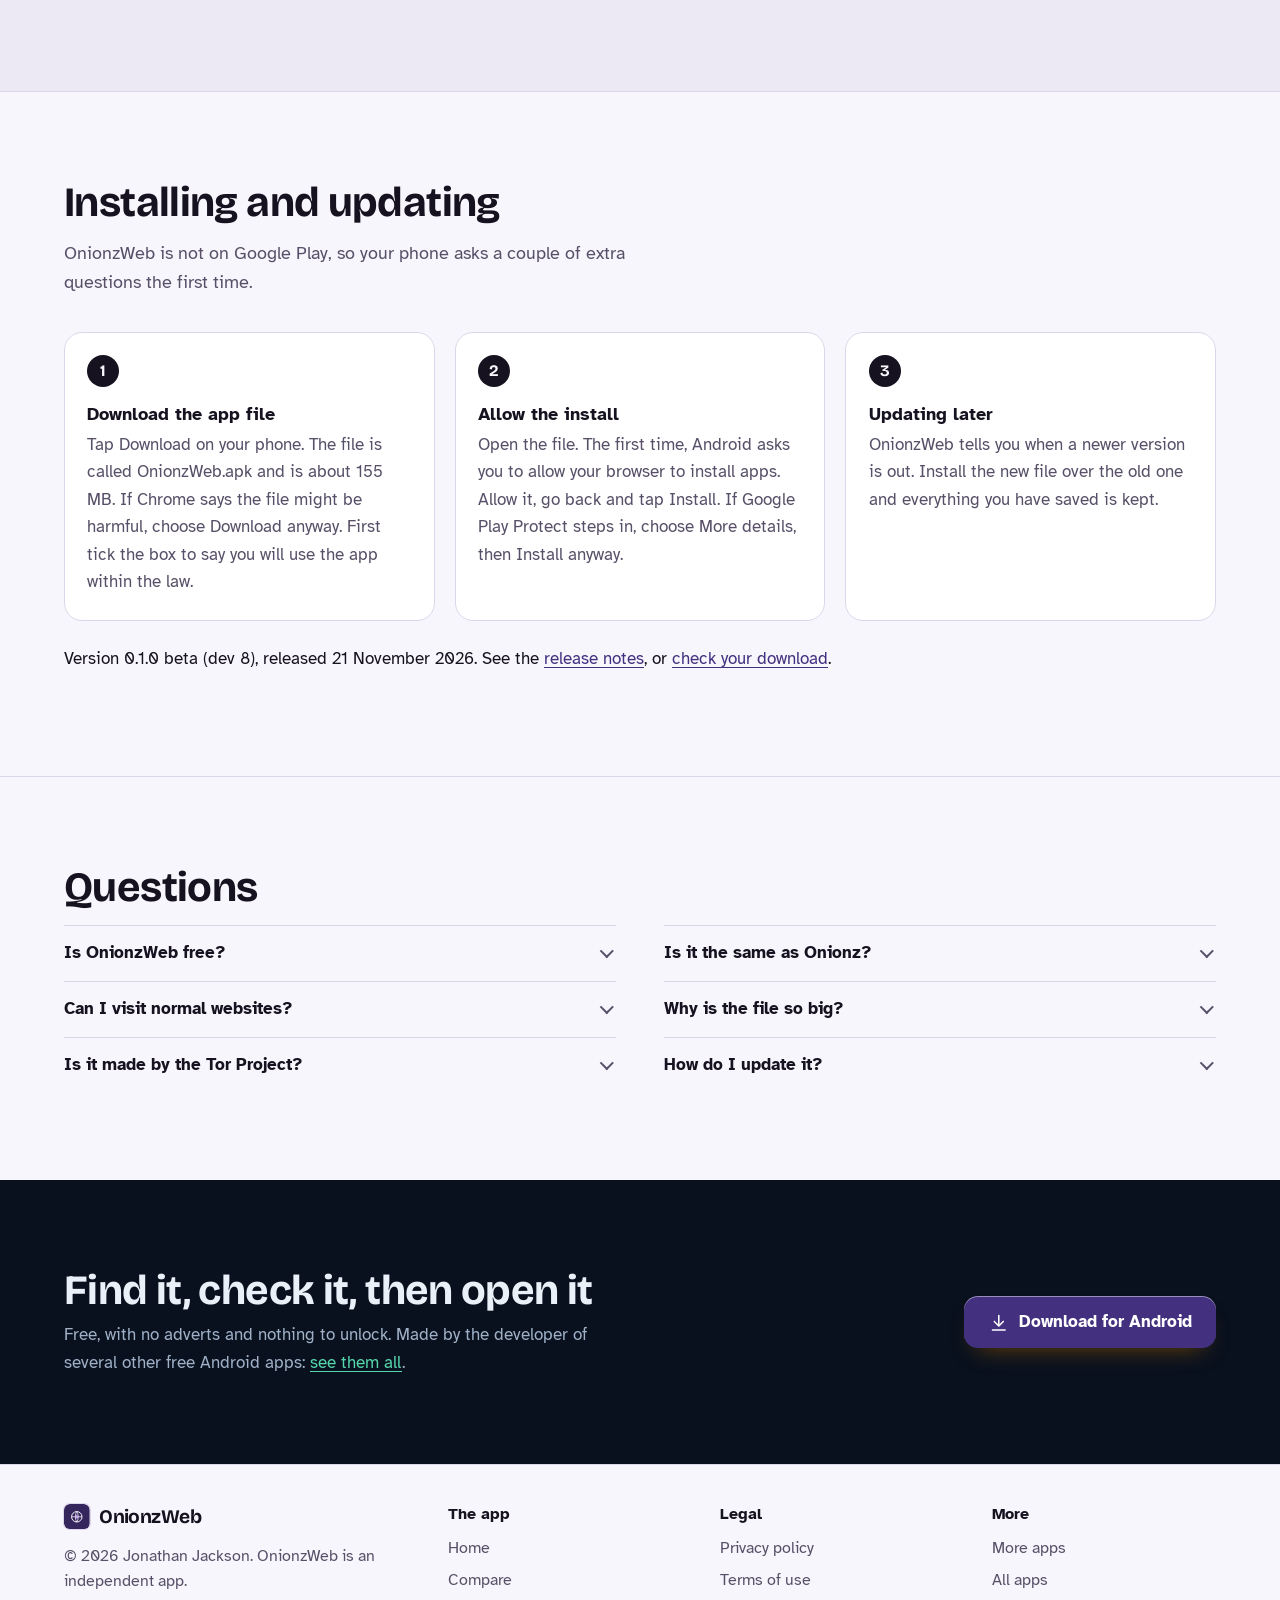
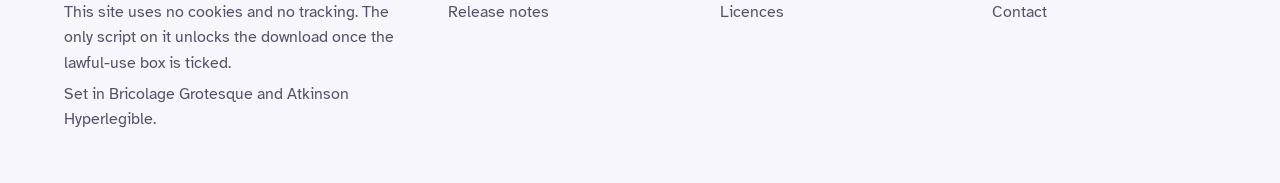
==== commit ec4452ca: "Gallery: the private browser (a recreation, marked as such)" ====
--- a/index.html
+++ b/index.html
@@ -63,8 +63,8 @@
 <section id="screens" aria-labelledby="screens-h">
 <div class="wrap">
 <h2 id="screens-h">A look inside</h2>
-<p class="intro">These are the real search screens, drawn from the app&#x27;s own interface with made-up sites and pages. The browser itself is Tor Browser&#x27;s engine and needs a real phone, so it is not shown. Swipe or scroll sideways to see them all.</p>
-<div class="gallery" tabindex="0" role="region" aria-label="Screens from OnionzWeb"><figure class="shot"><div class="phone"><img src="./assets/screens/home.png" alt="Your private onion index, with search and the totals." width="393" height="852" loading="eager" decoding="async"></div><figcaption>Your private onion index, with search and the totals.</figcaption></figure><figure class="shot"><div class="phone"><img src="./assets/screens/search.png" alt="Results from your own index, ready to read or open." width="393" height="852" loading="eager" decoding="async"></div><figcaption>Results from your own index, ready to read or open.</figcaption></figure><figure class="shot"><div class="phone"><img src="./assets/screens/reader.png" alt="The saved text of a page, before you open it live." width="393" height="852" loading="eager" decoding="async"></div><figcaption>The saved text of a page, before you open it live.</figcaption></figure><figure class="shot"><div class="phone"><img src="./assets/screens/link.png" alt="A link with a code in it: open it with or without the code." width="393" height="852" loading="eager" decoding="async"></div><figcaption>A link with a code in it: open it with or without the code.</figcaption></figure><figure class="shot"><div class="phone"><img src="./assets/screens/sources.png" alt="The onion addresses OnionzWeb starts from." width="393" height="852" loading="eager" decoding="async"></div><figcaption>The onion addresses OnionzWeb starts from.</figcaption></figure><figure class="shot"><div class="phone"><img src="./assets/screens/activity.png" alt="Crawling several sites at once, with pause and resume." width="393" height="852" loading="eager" decoding="async"></div><figcaption>Crawling several sites at once, with pause and resume.</figcaption></figure><figure class="shot"><div class="phone"><img src="./assets/screens/settings.png" alt="Limits for pages, storage and sites at once." width="393" height="852" loading="eager" decoding="async"></div><figcaption>Limits for pages, storage and sites at once.</figcaption></figure></div>
+<p class="intro">These are the real search screens, drawn from the app&#x27;s own interface with made-up sites and pages. The browser runs Tor Browser&#x27;s engine, which only works on a phone, so its picture is a recreation: drawn to match the app&#x27;s own browser layout, with a made-up onion page. Swipe or scroll sideways to see them all.</p>
+<div class="gallery" tabindex="0" role="region" aria-label="Screens from OnionzWeb"><figure class="shot"><div class="phone"><img src="./assets/screens/home.png" alt="Your private onion index, with search and the totals." width="393" height="852" loading="eager" decoding="async"></div><figcaption>Your private onion index, with search and the totals.</figcaption></figure><figure class="shot"><div class="phone"><img src="./assets/screens/search.png" alt="Results from your own index, ready to read or open." width="393" height="852" loading="eager" decoding="async"></div><figcaption>Results from your own index, ready to read or open.</figcaption></figure><figure class="shot"><div class="phone"><img src="./assets/screens/reader.png" alt="The saved text of a page, before you open it live." width="393" height="852" loading="eager" decoding="async"></div><figcaption>The saved text of a page, before you open it live.</figcaption></figure><figure class="shot"><div class="phone"><img src="./assets/screens/browser.png" alt="Recreation. The private browser: onion pages only, with scripts off by default." width="393" height="852" loading="eager" decoding="async"></div><figcaption><strong>Recreation.</strong> The private browser: onion pages only, with scripts off by default.</figcaption></figure><figure class="shot"><div class="phone"><img src="./assets/screens/link.png" alt="A link with a code in it: open it with or without the code." width="393" height="852" loading="eager" decoding="async"></div><figcaption>A link with a code in it: open it with or without the code.</figcaption></figure><figure class="shot"><div class="phone"><img src="./assets/screens/sources.png" alt="The onion addresses OnionzWeb starts from." width="393" height="852" loading="eager" decoding="async"></div><figcaption>The onion addresses OnionzWeb starts from.</figcaption></figure><figure class="shot"><div class="phone"><img src="./assets/screens/activity.png" alt="Crawling several sites at once, with pause and resume." width="393" height="852" loading="eager" decoding="async"></div><figcaption>Crawling several sites at once, with pause and resume.</figcaption></figure><figure class="shot"><div class="phone"><img src="./assets/screens/settings.png" alt="Limits for pages, storage and sites at once." width="393" height="852" loading="eager" decoding="async"></div><figcaption>Limits for pages, storage and sites at once.</figcaption></figure></div>
 </div>
 </section>
 
